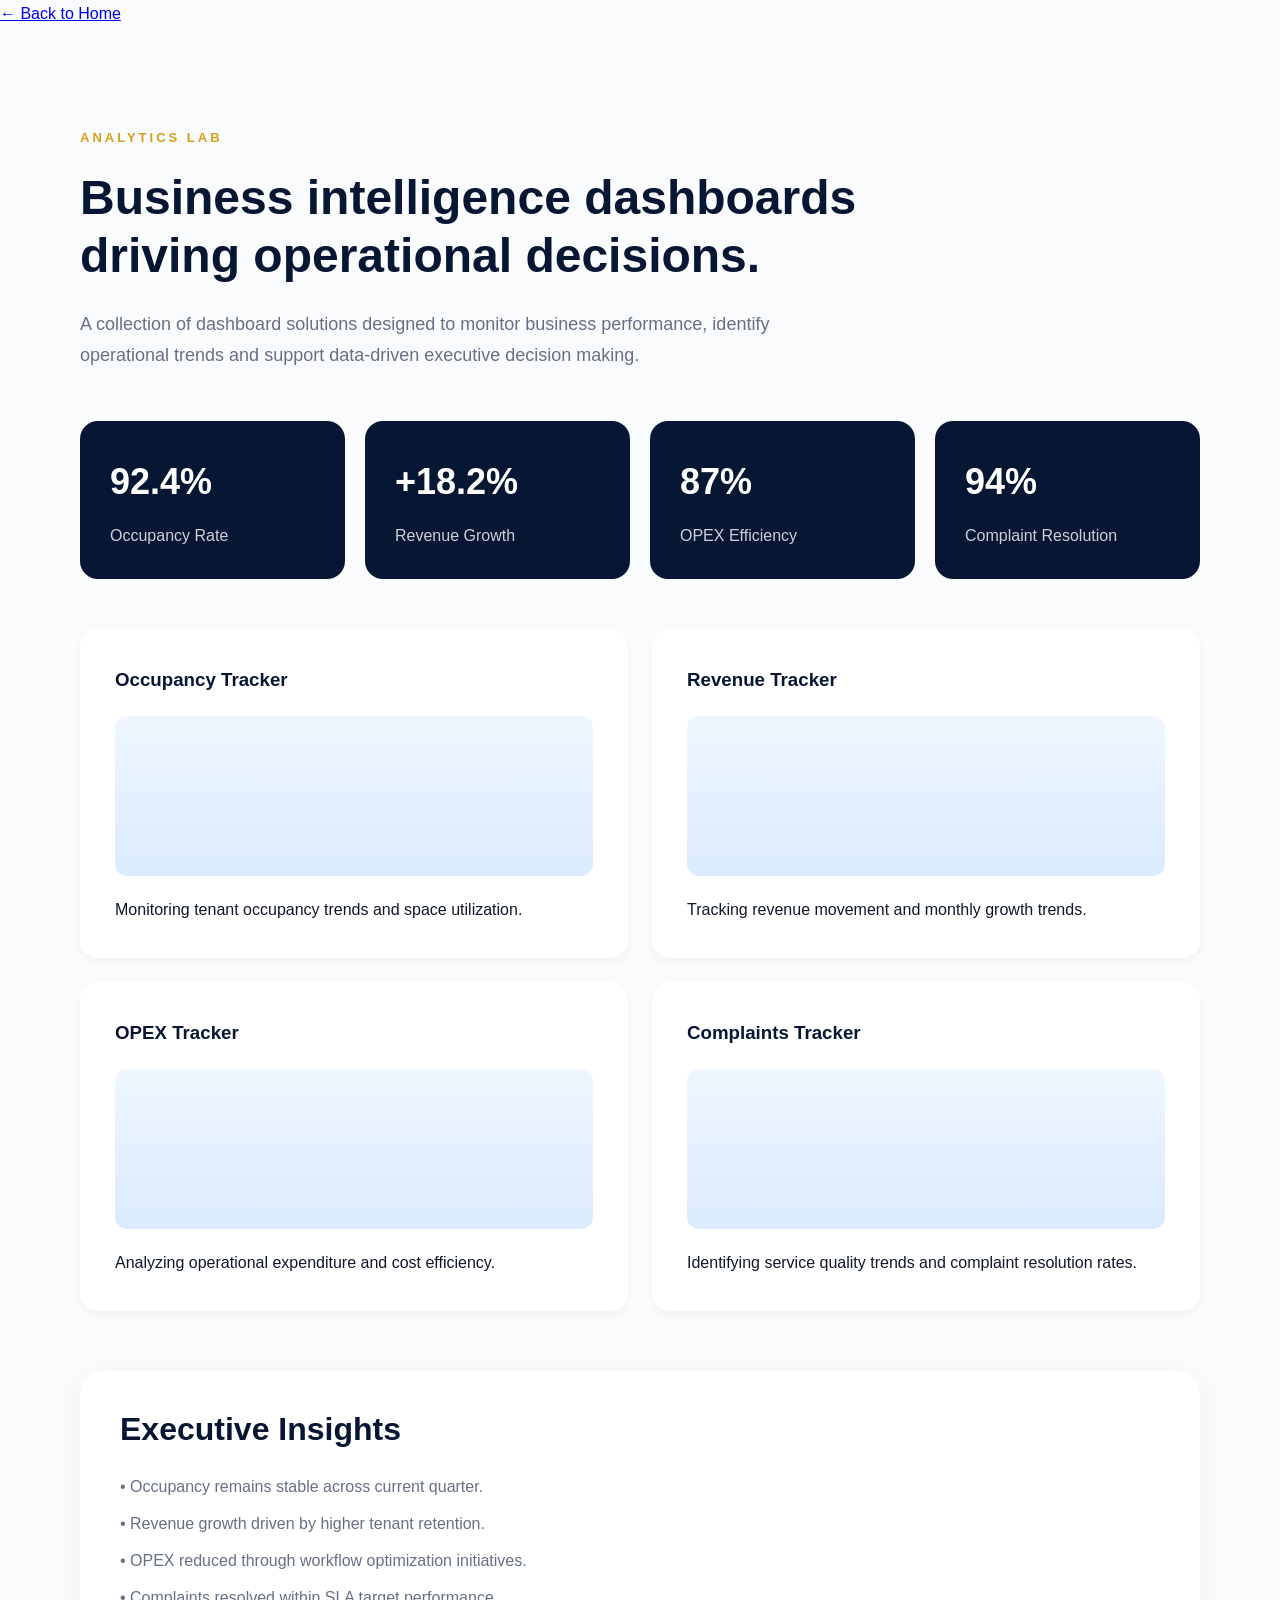
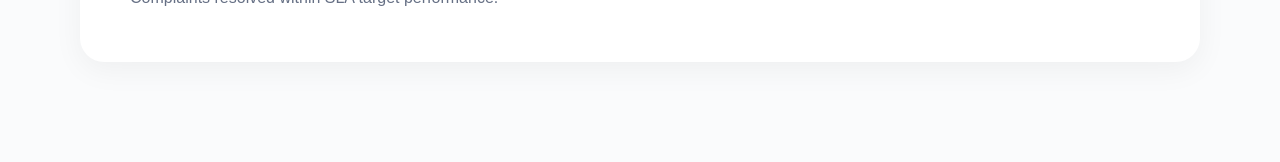
==== analytics/index.html @ 6bb286ba "Update index.html" ====
<!DOCTYPE html>
<html>

<head>
    <title>Analytics Dashboard</title>
    <link rel="stylesheet" href="../styles.css">
</head>

<body>

<div class="back-button">

<a href="../index.html">
← Back to Home
</a>

</div>
    
<section class="analytics-page">

    <p class="section-mini">ANALYTICS LAB</p>

    <h1>Business intelligence dashboards driving operational decisions.</h1>

    <p class="analytics-description">
        A collection of dashboard solutions designed to monitor business performance,
        identify operational trends and support data-driven executive decision making.
    </p>


    <!-- KPI SECTION -->

    <div class="kpi-grid">

        <div class="kpi-card">
            <h3>92.4%</h3>
            <p>Occupancy Rate</p>
        </div>

        <div class="kpi-card">
            <h3>+18.2%</h3>
            <p>Revenue Growth</p>
        </div>

        <div class="kpi-card">
            <h3>87%</h3>
            <p>OPEX Efficiency</p>
        </div>

        <div class="kpi-card">
            <h3>94%</h3>
            <p>Complaint Resolution</p>
        </div>

    </div>


    <!-- DASHBOARDS -->

    <div class="dashboard-grid">

        <div class="dashboard-card">
            <h3>Occupancy Tracker</h3>
            <div class="fake-chart"></div>
            <p>Monitoring tenant occupancy trends and space utilization.</p>
        </div>

        <div class="dashboard-card">
            <h3>Revenue Tracker</h3>
            <div class="fake-chart"></div>
            <p>Tracking revenue movement and monthly growth trends.</p>
        </div>

        <div class="dashboard-card">
            <h3>OPEX Tracker</h3>
            <div class="fake-chart"></div>
            <p>Analyzing operational expenditure and cost efficiency.</p>
        </div>

        <div class="dashboard-card">
            <h3>Complaints Tracker</h3>
            <div class="fake-chart"></div>
            <p>Identifying service quality trends and complaint resolution rates.</p>
        </div>

    </div>


    <!-- EXECUTIVE INSIGHTS -->

    <div class="insights-box">

        <h2>Executive Insights</h2>

        <p>• Occupancy remains stable across current quarter.</p>
        <p>• Revenue growth driven by higher tenant retention.</p>
        <p>• OPEX reduced through workflow optimization initiatives.</p>
        <p>• Complaints resolved within SLA target performance.</p>

    </div>

</section>

</body>

</html>
---- styles.css ----
*{
margin:0;
padding:0;
box-sizing:border-box;
scroll-behavior:smooth;
}

body{
font-family:-apple-system,BlinkMacSystemFont,'Segoe UI',sans-serif;
background:#FAFBFC;
color:#101828;
line-height:1.7;
}

/* HEADER */

header{
display:flex;
justify-content:space-between;
align-items:center;
padding:24px 8%;
position:sticky;
top:0;
background:rgba(255,255,255,0.96);
backdrop-filter:blur(12px);
border-bottom:1px solid #ececec;
z-index:999;
}

.logo{
display:flex;
gap:14px;
font-weight:700;
font-size:20px;
color:#071633;
}

.logo span{
font-size:18px;
}

nav{
display:flex;
gap:30px;
}

nav a{
text-decoration:none;
color:#111827;
font-weight:500;
font-size:15px;
}

nav a:hover{
color:#D4A017;
}

/* HERO */

.hero{
display:flex;
justify-content:space-between;
align-items:center;
padding:100px 8%;
min-height:90vh;
gap:80px;
}

.hero-left{
flex:1;
}

.hero-right{
flex:1;
display:flex;
justify-content:center;
}

.tagline{
font-size:12px;
font-weight:600;
letter-spacing:4px;
color:#D4A017;
margin-bottom:25px;
}

.hero h1{
font-size:72px;
line-height:1.05;
color:#071633;
margin-bottom:30px;
max-width:700px;
}

.hero-text{
font-size:22px;
color:#667085;
max-width:650px;
margin-bottom:40px;
}

/* BUTTONS */

.hero-buttons{
display:flex;
gap:20px;
flex-wrap:wrap;
}

.button{
display:inline-block;
padding:15px 30px;
background:#071633;
color:white;
text-decoration:none;
border-radius:50px;
font-weight:600;
}

.button:hover{
background:#D4A017;
transform:translateY(-3px);
}

.button-secondary{
display:inline-block;
padding:15px 30px;
border:2px solid #071633;
color:#071633;
text-decoration:none;
border-radius:50px;
font-weight:600;
}

.button-secondary:hover{
background:#071633;
color:white;
transform:translateY(-3px);
}

/* IMAGE */

.profile-pic{
width:420px;
max-width:100%;
border-radius:28px;
box-shadow:0 20px 50px rgba(0,0,0,.12);
}

/* GENERAL */

section{
padding:120px 8%;
}

.section-mini{
font-size:13px;
font-weight:700;
letter-spacing:3px;
color:#D4A017;
margin-bottom:20px;
}

section h2{
font-size:56px;
line-height:1.15;
max-width:900px;
color:#071633;
margin-bottom:35px;
}

.section-text{
font-size:22px;
max-width:900px;
color:#667085;
}

/* GRID */

.grid{
display:grid;
grid-template-columns:repeat(auto-fit,minmax(300px,1fr));
gap:30px;
margin-top:50px;
}

/* CARD LINKS */

.card-link{
text-decoration:none;
display:block;
color:inherit;
}

/* CARDS */

.card{
background:white;
padding:40px;
border-radius:24px;
box-shadow:0 8px 30px rgba(0,0,0,.05);
cursor:pointer;
}

.card:hover{
transform:translateY(-10px);
box-shadow:0 20px 40px rgba(0,0,0,.08);
}

.card h3{
font-size:24px;
margin-bottom:15px;
color:#071633;
}

.card p{
color:#667085;
}

/* WAIZ SYSTEM */

#waiz-system{
background:#081224;
padding:120px 8%;
}

.system-mini{
font-size:12px;
letter-spacing:3px;
color:#f7b733;
margin-bottom:20px;
}

#waiz-system h2{
font-size:70px;
color:white;
margin-bottom:50px;
}

.system-grid{
display:grid;
grid-template-columns:repeat(auto-fit,minmax(300px,1fr));
gap:25px;
}

.system-card{
background:#10203d;
padding:30px;
border-radius:20px;
}

.system-card:hover{
transform:translateY(-6px);
}

.system-card h3{
color:#7cffc5;
margin-bottom:15px;
}

.system-card p{
color:#d8e0ec;
line-height:1.8;
}

/* FOOTER */

footer{
padding:60px;
text-align:center;
border-top:1px solid #ececec;
color:#667085;
}

/* MOBILE */

@media(max-width:1000px){

.hero{
flex-direction:column-reverse;
text-align:center;
padding:70px 20px;
gap:50px;
}

.hero h1{
font-size:46px;
}

.hero-text{
font-size:18px;
margin:auto;
margin-bottom:35px;
}

.profile-pic{
width:280px;
}

section{
padding:80px 20px;
}

section h2{
font-size:36px;
}

.section-text{
font-size:18px;
}

header{
flex-direction:column;
gap:20px;
padding:20px;
}

nav{
flex-wrap:wrap;
justify-content:center;
gap:15px;
}
}

@media(max-width:768px){

.hero-buttons{
flex-direction:column;
width:100%;
}

.button,
.button-secondary{
width:100%;
text-align:center;
}

#waiz-system h2{
font-size:42px;
}

.hero h1{
font-size:38px;
}

.grid{
grid-template-columns:1fr;
}
}

/* ====================================== */
/* AI STUDIO GALLERY PAGE                 */
/* ====================================== */

.gallery-page{
max-width:1300px;
margin:80px auto;
padding:0 40px;
}

.gallery-page h1{
font-size:48px;
margin-bottom:20px;
color:#071633;
}

.gallery-intro{
max-width:850px;
font-size:20px;
line-height:1.7;
color:#667085;
margin-bottom:60px;
}

/* GRID */

.gallery-grid{
display:grid;
grid-template-columns:repeat(auto-fit,minmax(320px,1fr));
gap:32px;
}

/* LINKS */

.gallery-link{
text-decoration:none;
color:inherit;
display:block;
}

/* ITEMS */

.gallery-item{
cursor:pointer;
}

.gallery-item:hover{
transform:translateY(-5px);
}

.gallery-item img{
width:100%;
display:block;
border-radius:14px;
box-shadow:0 6px 20px rgba(0,0,0,.06);
}

/* CATEGORY */

.gallery-item span{
font-size:11px;
letter-spacing:2px;
color:#D4A017;
font-weight:700;
display:block;
margin-top:14px;
}

/* DESCRIPTION */

.gallery-item p{
font-size:14px;
line-height:1.5;
color:#667085;
margin-top:10px;
}


/* ====================================== */
/* ANALYTICS PAGE                        */
/* ====================================== */

.analytics-page{
max-width:1200px;
margin:100px auto;
padding:0 40px;
}

.analytics-page h1{
font-size:48px;
max-width:800px;
line-height:1.2;
margin-bottom:25px;
color:#071633;
}

.analytics-description{
max-width:700px;
line-height:1.7;
margin-bottom:50px;
color:#667085;
font-size:18px;
}

/* DASHBOARD GRID */

.dashboard-grid{
display:grid;
grid-template-columns:repeat(2,1fr);
gap:24px;
}

/* DASHBOARD CARD */

.dashboard-card{
background:white;
padding:35px;
border-radius:18px;
box-shadow:0 4px 10px rgba(0,0,0,.04);
}

.dashboard-card:hover{
transform:translateY(-5px);
}

.dashboard-card h3{
margin-bottom:15px;
color:#071633;
}


/* ====================================== */
/* MOBILE RESPONSIVE                      */
/* ====================================== */

@media(max-width:768px){

/* GALLERY */

.gallery-page{
padding:0 20px;
margin:60px auto;
}

.gallery-page h1{
font-size:32px;
line-height:1.3;
}

.gallery-intro{
font-size:16px;
line-height:1.6;
margin-bottom:40px;
}

.gallery-grid{
grid-template-columns:1fr;
gap:24px;
}

/* ANALYTICS */

.analytics-page{
padding:0 20px;
margin:60px auto;
}

.analytics-page h1{
font-size:32px;
line-height:1.3;
}

.dashboard-grid{
grid-template-columns:1fr;
}

}

/* =============================== */
/* ANALYTICS KPI */
/* =============================== */

.kpi-grid{
display:grid;
grid-template-columns:repeat(4,1fr);
gap:20px;
margin-bottom:50px;
}

.kpi-card{
background:#071633;
padding:30px;
border-radius:18px;
color:white;
}

.kpi-card h3{
font-size:36px;
margin-bottom:10px;
}

.kpi-card p{
opacity:.8;
}


/* DASHBOARD */

.fake-chart{
height:160px;
background:linear-gradient(
to top,
#dbeafe,
#eff6ff
);
border-radius:12px;
margin:20px 0;
}


/* INSIGHTS */

.insights-box{
margin-top:60px;
padding:40px;
background:white;
border-radius:24px;
box-shadow:0 8px 30px rgba(0,0,0,.05);
}

.insights-box h2{
font-size:32px;
margin-bottom:25px;
}

.insights-box p{
margin-bottom:10px;
color:#667085;
}


/* MOBILE */

@media(max-width:768px){

.kpi-grid{
grid-template-columns:1fr;
}

}

/* TRANSFORMATION PAGE */

.metrics-grid{
display:grid;
grid-template-columns:repeat(4,1fr);
gap:20px;
margin-bottom:40px;
}

.metric-box{
background:#071633;
padding:30px;
border-radius:16px;
color:white;
}

.metric-box h3{
font-size:42px;
margin-bottom:10px;
}

.metric-box p{
font-size:14px;
color:#d0d8e8;
}

.executive-box{
margin-top:40px;
background:white;
padding:40px;
border-radius:20px;
box-shadow:0 8px 20px rgba(0,0,0,.04);
}

.executive-box h3{
margin-bottom:20px;
color:#071633;
}

.executive-box p{
margin-bottom:12px;
color:#667085;
}
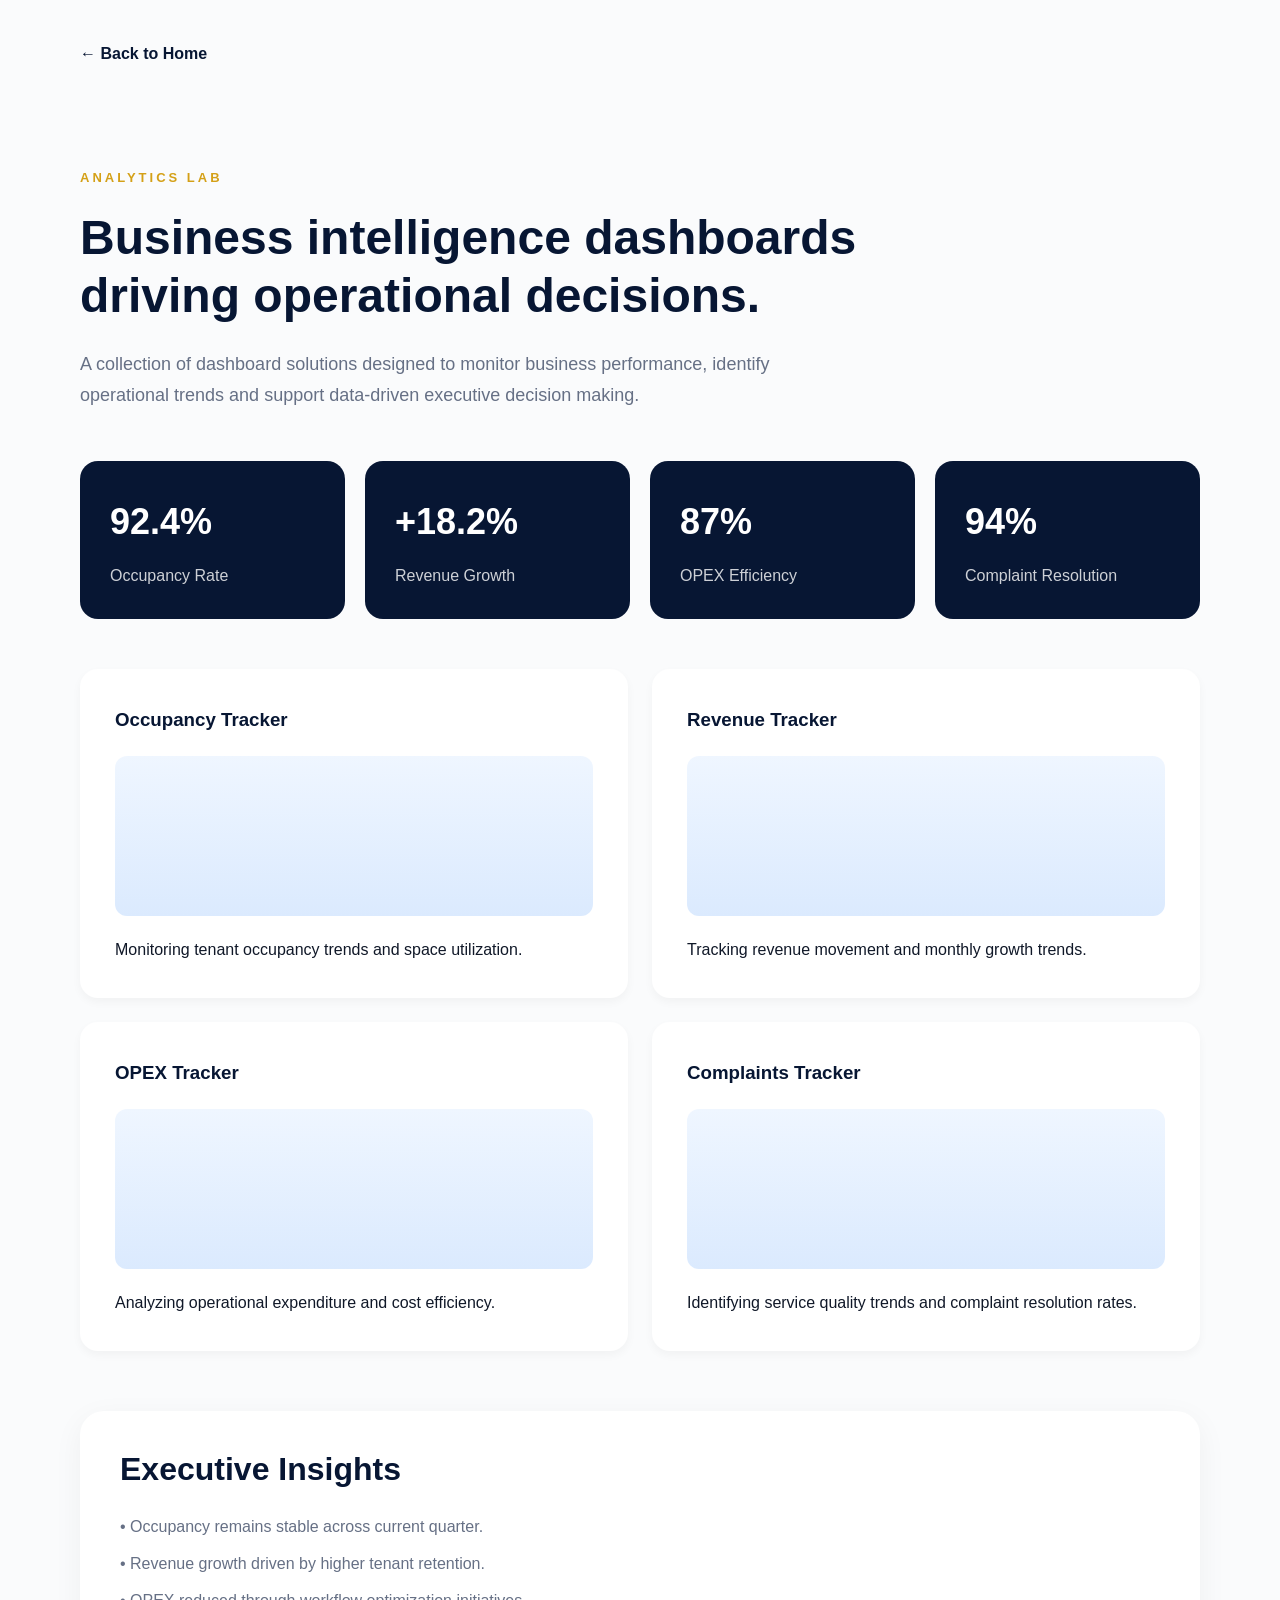
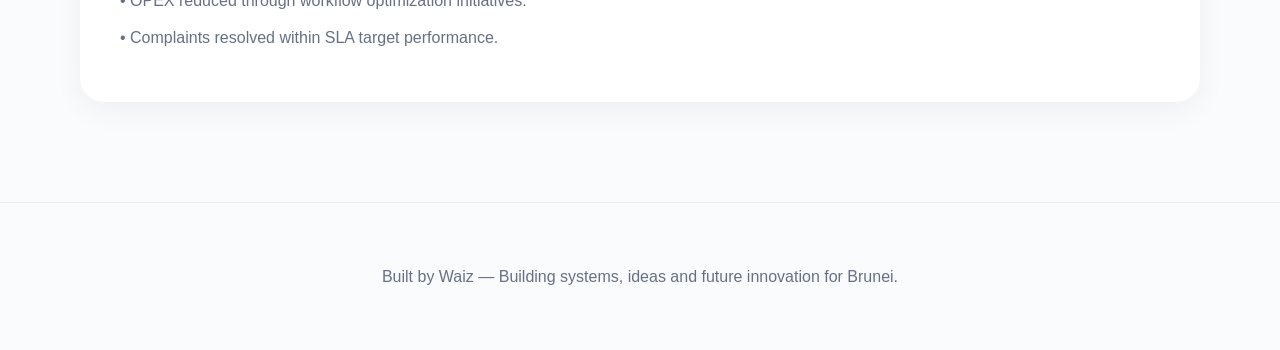
==== commit 33747f04: "Update index.html" ====
--- a/analytics/index.html
+++ b/analytics/index.html
@@ -101,6 +101,13 @@
 
 </section>
 
+<footer>
+
+Built by Waiz —
+Building systems, ideas and future innovation for Brunei.
+
+</footer>    
+
 </body>
 
 </html>
--- a/styles.css
+++ b/styles.css
@@ -642,3 +642,19 @@
 margin-bottom:12px;
 color:#667085;
 }
+
+.back-button{
+max-width:1200px;
+margin:40px auto 0 auto;
+padding:0 40px;
+}
+
+.back-button a{
+text-decoration:none;
+font-weight:600;
+color:#071633;
+}
+
+.back-button a:hover{
+color:#D4A017;
+}
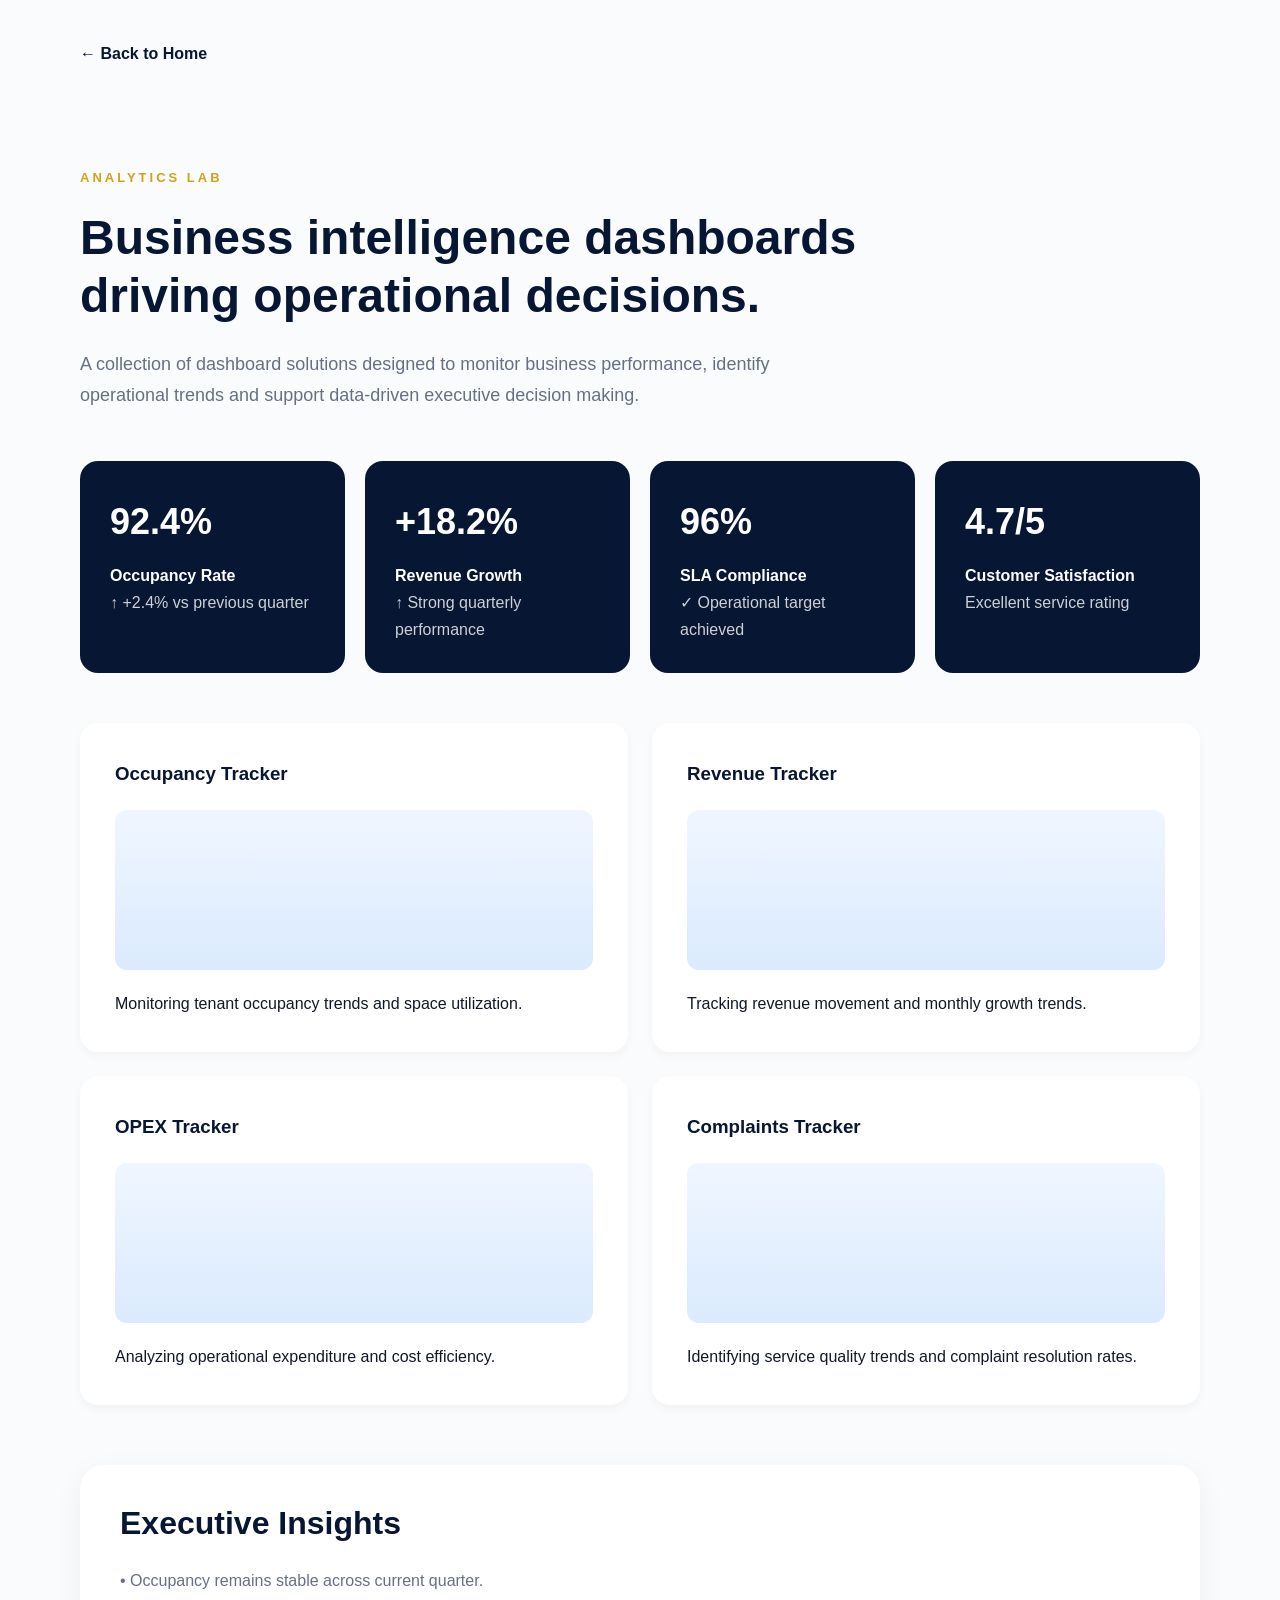
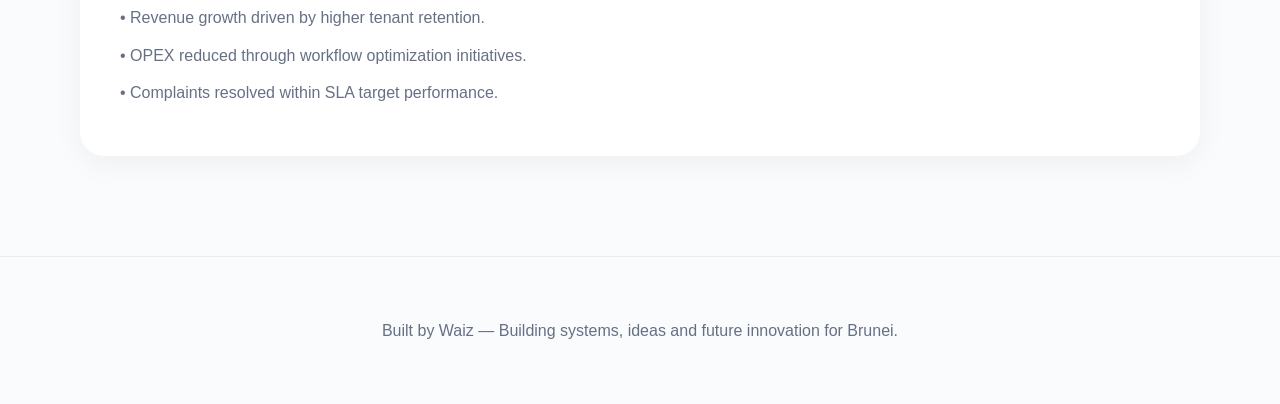
==== commit 58cbfa54: "Update index.html" ====
--- a/analytics/index.html
+++ b/analytics/index.html
@@ -28,32 +28,58 @@
     </p>
 
 
-    <!-- KPI SECTION -->
+<!-- KPI SECTION -->
 
-    <div class="kpi-grid">
+<div class="kpi-grid">
 
-        <div class="kpi-card">
-            <h3>92.4%</h3>
-            <p>Occupancy Rate</p>
-        </div>
+<div class="kpi-card">
 
-        <div class="kpi-card">
-            <h3>+18.2%</h3>
-            <p>Revenue Growth</p>
-        </div>
+<h3>92.4%</h3>
+<h4>Occupancy Rate</h4>
 
-        <div class="kpi-card">
-            <h3>87%</h3>
-            <p>OPEX Efficiency</p>
-        </div>
+<p class="kpi-change positive">
+↑ +2.4% vs previous quarter
+</p>
 
-        <div class="kpi-card">
-            <h3>94%</h3>
-            <p>Complaint Resolution</p>
-        </div>
+</div>
 
-    </div>
 
+<div class="kpi-card">
+
+<h3>+18.2%</h3>
+<h4>Revenue Growth</h4>
+
+<p class="kpi-change positive">
+↑ Strong quarterly performance
+</p>
+
+</div>
+
+
+<div class="kpi-card">
+
+<h3>96%</h3>
+<h4>SLA Compliance</h4>
+
+<p class="kpi-change positive">
+✓ Operational target achieved
+</p>
+
+</div>
+
+
+<div class="kpi-card">
+
+<h3>4.7/5</h3>
+<h4>Customer Satisfaction</h4>
+
+<p class="kpi-change positive">
+Excellent service rating
+</p>
+
+</div>
+
+</div>
 
     <!-- DASHBOARDS -->
 
--- a/styles.css
+++ b/styles.css
@@ -115,6 +115,7 @@
 text-decoration:none;
 border-radius:50px;
 font-weight:600;
+transition: all 0.3s ease;
 }
 
 .button:hover{
@@ -130,6 +131,7 @@
 text-decoration:none;
 border-radius:50px;
 font-weight:600;
+transition: all 0.3s ease;
 }
 
 .button-secondary:hover{
@@ -200,11 +202,14 @@
 border-radius:24px;
 box-shadow:0 8px 30px rgba(0,0,0,.05);
 cursor:pointer;
+
+/* ADD THIS */
+transition: all 0.35s ease;
 }
 
 .card:hover{
-transform:translateY(-10px);
-box-shadow:0 20px 40px rgba(0,0,0,.08);
+transform:translateY(-8px);
+box-shadow:0 20px 45px rgba(0,0,0,.08);
 }
 
 .card h3{
@@ -391,11 +396,8 @@
 /* ITEMS */
 
 .gallery-item{
-cursor:pointer;
-}
-
-.gallery-item:hover{
-transform:translateY(-5px);
+overflow:hidden;
+border-radius:14px;
 }
 
 .gallery-item img{
@@ -403,6 +405,11 @@
 display:block;
 border-radius:14px;
 box-shadow:0 6px 20px rgba(0,0,0,.06);
+transition: all 0.4s ease;
+}
+
+.gallery-item:hover img{
+transform:scale(1.04);
 }
 
 /* CATEGORY */
@@ -658,3 +665,220 @@
 .back-button a:hover{
 color:#D4A017;
 }
+
+/* ====================================== */
+/* FUTURE BRUNEI PAGE                    */
+/* ====================================== */
+
+.future-grid{
+display:grid;
+grid-template-columns:repeat(2,1fr);
+gap:24px;
+margin-top:40px;
+}
+
+.future-card{
+background:white;
+padding:35px;
+border-radius:20px;
+box-shadow:0 8px 20px rgba(0,0,0,.04);
+}
+
+.future-card:hover{
+transform:translateY(-5px);
+}
+
+.future-card h3{
+margin-bottom:15px;
+color:#071633;
+}
+
+/* PLACEHOLDER */
+
+.future-placeholder{
+height:140px;
+background:linear-gradient(
+to top,
+#eef2ff,
+#f8fafc
+);
+border-radius:12px;
+margin:20px 0;
+}
+
+/* PERSONAL BOX */
+
+.future-box{
+margin-top:50px;
+background:#071633;
+padding:40px;
+border-radius:24px;
+color:white;
+}
+
+.future-box h3{
+margin-bottom:20px;
+font-size:28px;
+}
+
+.future-box p{
+margin-bottom:15px;
+color:#d9e1ef;
+}
+
+
+/* MOBILE */
+
+@media(max-width:768px){
+
+.future-grid{
+grid-template-columns:1fr;
+}
+
+}
+
+/* FEATURED SYSTEMS */
+
+.featured-systems{
+margin-top:80px;
+}
+
+.featured-systems h3{
+font-size:32px;
+margin-bottom:30px;
+color:#071633;
+}
+
+.system-preview-grid{
+display:grid;
+grid-template-columns:repeat(3,1fr);
+gap:25px;
+}
+
+.system-preview{
+background:white;
+padding:20px;
+border-radius:20px;
+box-shadow:0 8px 20px rgba(0,0,0,.05);
+}
+
+.system-preview img{
+width:100%;
+border-radius:14px;
+display:block;
+transition: all 0.4s ease;
+cursor:pointer;
+transform:scale(1.03);
+}
+
+.system-preview p{
+margin-top:15px;
+font-weight:600;
+color:#071633;
+}
+
+/* MOBILE */
+
+@media(max-width:768px){
+
+.system-preview-grid{
+grid-template-columns:1fr;
+}
+
+}
+
+/* THINKING BOARD */
+
+.thinking-board{
+margin-top:50px;
+}
+
+.thought-item{
+padding:35px 0;
+border-bottom:1px solid #e5e7eb;
+display:flex;
+gap:40px;
+align-items:flex-start;
+}
+
+.thought-item span{
+font-size:28px;
+font-weight:700;
+color:#D4A017;
+min-width:50px;
+}
+
+.thought-item p{
+font-size:20px;
+line-height:1.8;
+color:#071633;
+max-width:900px;
+}
+
+@media(max-width:768px){
+
+.thought-item{
+flex-direction:column;
+gap:15px;
+}
+
+.thought-item p{
+font-size:17px;
+}
+
+}
+
+/* FEATURED ENTERPRISE SYSTEMS */
+
+.featured-systems{
+margin-top:80px;
+}
+
+.featured-systems h3{
+font-size:36px;
+margin-bottom:35px;
+color:#071633;
+}
+
+.system-preview-grid{
+display:grid;
+grid-template-columns:repeat(3,1fr);
+gap:30px;
+}
+
+.system-preview{
+background:white;
+padding:20px;
+border-radius:20px;
+box-shadow:0 8px 25px rgba(0,0,0,.05);
+overflow:hidden;
+}
+
+.system-preview img{
+width:100%;
+height:220px;          /* THIS controls size */
+object-fit:cover;     /* crops nicely */
+border-radius:14px;
+display:block;
+}
+
+.system-preview p{
+margin-top:15px;
+font-size:16px;
+font-weight:600;
+color:#071633;
+}
+
+/* MOBILE */
+
+@media(max-width:768px){
+
+.system-preview-grid{
+grid-template-columns:1fr;
+}
+
+.system-preview img{
+height:180px;
+}
+
+}
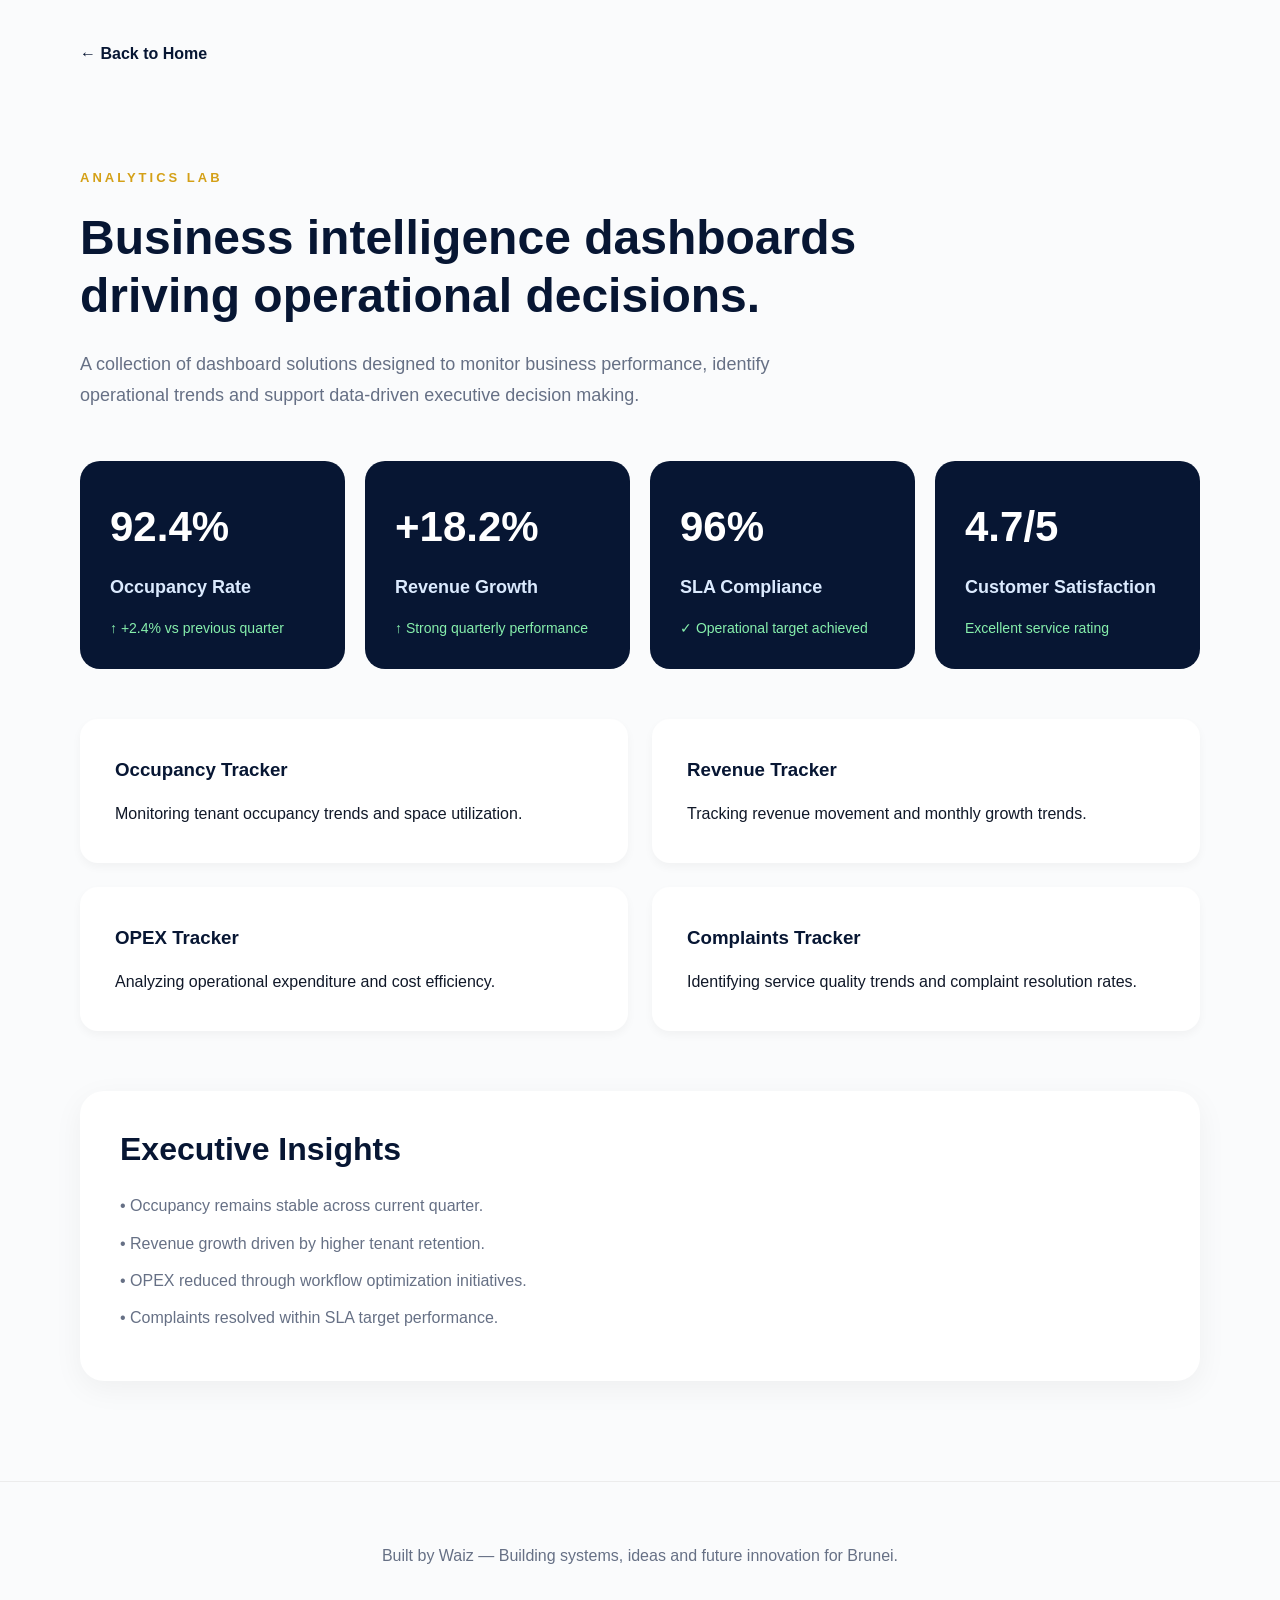
==== commit 5d1005b1: "Update index.html" ====
--- a/analytics/index.html
+++ b/analytics/index.html
@@ -85,29 +85,77 @@
 
     <div class="dashboard-grid">
 
-        <div class="dashboard-card">
-            <h3>Occupancy Tracker</h3>
-            <div class="fake-chart"></div>
-            <p>Monitoring tenant occupancy trends and space utilization.</p>
-        </div>
+<div class="dashboard-card">
 
-        <div class="dashboard-card">
-            <h3>Revenue Tracker</h3>
-            <div class="fake-chart"></div>
-            <p>Tracking revenue movement and monthly growth trends.</p>
-        </div>
+<h3>Occupancy Tracker</h3>
 
-        <div class="dashboard-card">
-            <h3>OPEX Tracker</h3>
-            <div class="fake-chart"></div>
-            <p>Analyzing operational expenditure and cost efficiency.</p>
-        </div>
+<div class="chart-bars">
 
-        <div class="dashboard-card">
-            <h3>Complaints Tracker</h3>
-            <div class="fake-chart"></div>
-            <p>Identifying service quality trends and complaint resolution rates.</p>
-        </div>
+<div class="bar" style="height:70%"></div>
+<div class="bar" style="height:90%"></div>
+<div class="bar" style="height:55%"></div>
+<div class="bar" style="height:80%"></div>
+<div class="bar" style="height:65%"></div>
+
+</div>
+
+<p>Monitoring tenant occupancy trends and space utilization.</p>
+
+</div>
+
+<div class="dashboard-card">
+
+<h3>Revenue Tracker</h3>
+
+<div class="chart-bars">
+
+<div class="bar" style="height:40%"></div>
+<div class="bar" style="height:75%"></div>
+<div class="bar" style="height:85%"></div>
+<div class="bar" style="height:60%"></div>
+<div class="bar" style="height:95%"></div>
+
+</div>
+
+<p>Tracking revenue movement and monthly growth trends.</p>
+
+</div>
+
+<div class="dashboard-card">
+
+<h3>OPEX Tracker</h3>
+
+<div class="chart-bars">
+
+<div class="bar" style="height:90%"></div>
+<div class="bar" style="height:70%"></div>
+<div class="bar" style="height:50%"></div>
+<div class="bar" style="height:60%"></div>
+<div class="bar" style="height:45%"></div>
+
+</div>
+
+<p>Analyzing operational expenditure and cost efficiency.</p>
+
+</div>
+
+<div class="dashboard-card">
+
+<h3>Complaints Tracker</h3>
+
+<div class="chart-bars">
+
+<div class="bar" style="height:35%"></div>
+<div class="bar" style="height:45%"></div>
+<div class="bar" style="height:60%"></div>
+<div class="bar" style="height:30%"></div>
+<div class="bar" style="height:20%"></div>
+
+</div>
+
+<p>Identifying service quality trends and complaint resolution rates.</p>
+
+</div>
 
     </div>
 
--- a/styles.css
+++ b/styles.css
@@ -537,6 +537,8 @@
 /* ANALYTICS KPI */
 /* =============================== */
 
+/* KPI GRID */
+
 .kpi-grid{
 display:grid;
 grid-template-columns:repeat(4,1fr);
@@ -544,20 +546,52 @@
 margin-bottom:50px;
 }
 
+
+/* KPI CARD */
+
 .kpi-card{
 background:#071633;
 padding:30px;
-border-radius:18px;
+border-radius:20px;
 color:white;
-}
+transition:all .3s ease;
+}
+
+.kpi-card:hover{
+transform:translateY(-5px);
+}
+
+
+/* BIG NUMBER */
 
 .kpi-card h3{
-font-size:36px;
+font-size:42px;
 margin-bottom:10px;
 }
 
-.kpi-card p{
-opacity:.8;
+
+/* KPI TITLE */
+
+.kpi-card h4{
+font-size:18px;
+font-weight:600;
+margin-bottom:15px;
+color:#dbeafe;
+}
+
+
+/* SMALL STATUS */
+
+.kpi-change{
+font-size:14px;
+line-height:1.5;
+}
+
+
+/* GREEN TEXT */
+
+.positive{
+color:#86efac;
 }
 
 
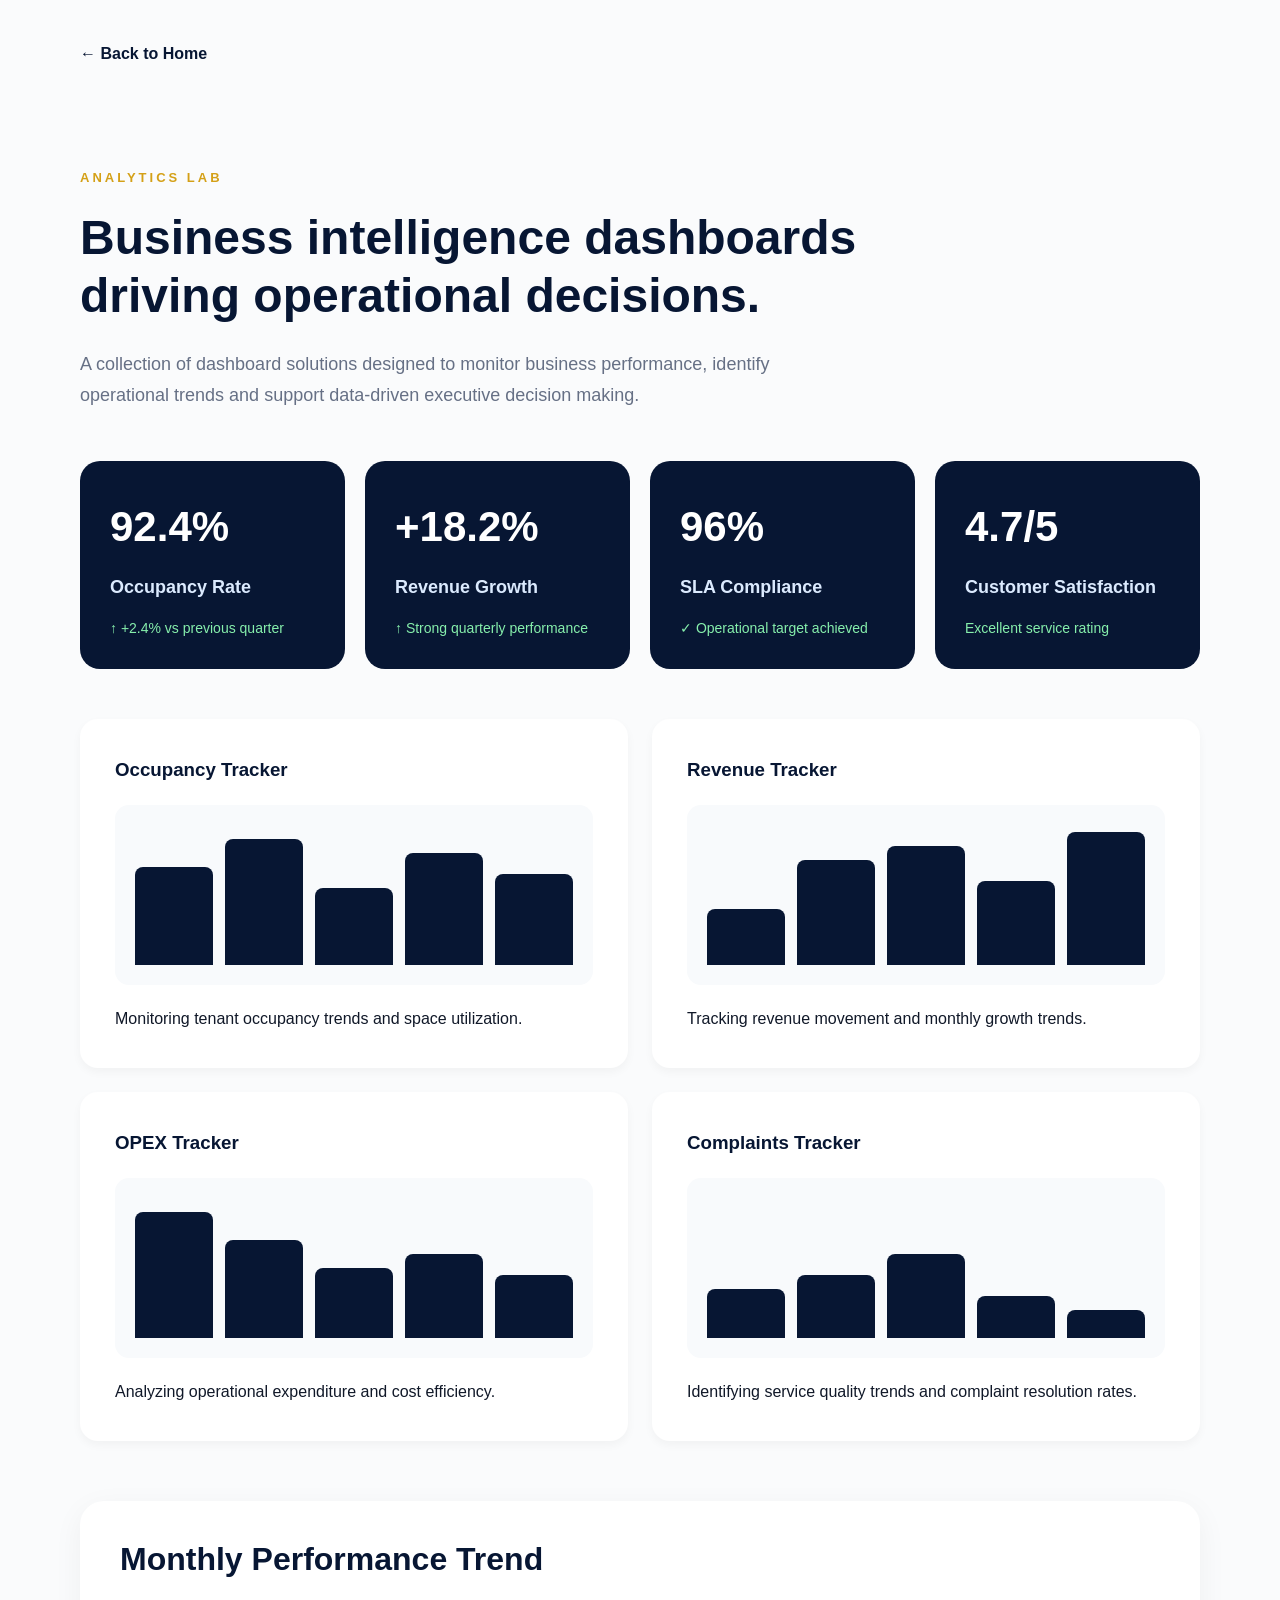
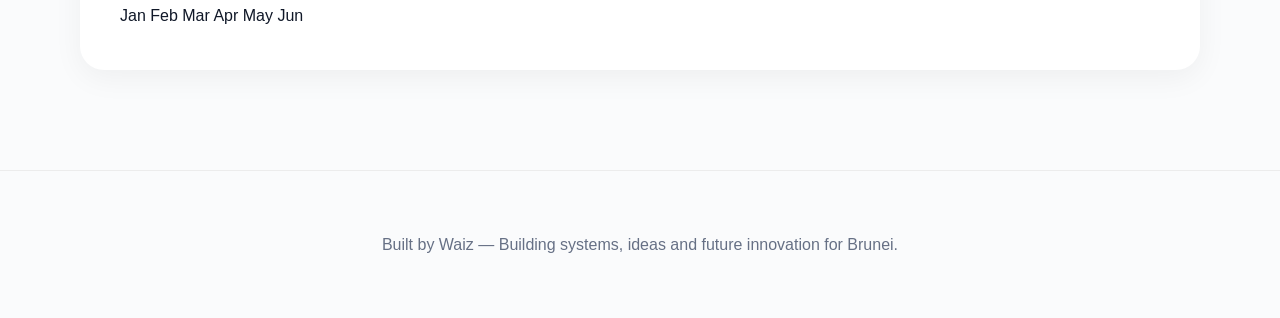
==== commit cca29cf5: "Update index.html" ====
--- a/analytics/index.html
+++ b/analytics/index.html
@@ -162,16 +162,37 @@
 
     <!-- EXECUTIVE INSIGHTS -->
 
-    <div class="insights-box">
-
-        <h2>Executive Insights</h2>
-
-        <p>• Occupancy remains stable across current quarter.</p>
-        <p>• Revenue growth driven by higher tenant retention.</p>
-        <p>• OPEX reduced through workflow optimization initiatives.</p>
-        <p>• Complaints resolved within SLA target performance.</p>
-
-    </div>
+<div class="insights-box">
+
+<h2>Monthly Performance Trend</h2>
+
+<div class="line-chart">
+
+<div class="point p1"></div>
+<div class="point p2"></div>
+<div class="point p3"></div>
+<div class="point p4"></div>
+<div class="point p5"></div>
+<div class="point p6"></div>
+
+<div class="line l1"></div>
+<div class="line l2"></div>
+<div class="line l3"></div>
+<div class="line l4"></div>
+<div class="line l5"></div>
+
+</div>
+
+<div class="month-labels">
+<span>Jan</span>
+<span>Feb</span>
+<span>Mar</span>
+<span>Apr</span>
+<span>May</span>
+<span>Jun</span>
+</div>
+
+</div>
 
 </section>
 
--- a/styles.css
+++ b/styles.css
@@ -597,15 +597,27 @@
 
 /* DASHBOARD */
 
-.fake-chart{
-height:160px;
-background:linear-gradient(
-to top,
-#dbeafe,
-#eff6ff
-);
-border-radius:12px;
+.chart-bars{
+height:180px;
+display:flex;
+align-items:flex-end;
+gap:12px;
 margin:20px 0;
+padding:20px;
+background:#f8fafc;
+border-radius:14px;
+}
+
+.bar{
+flex:1;
+background:#071633;
+border-radius:8px 8px 0 0;
+transition:.3s;
+}
+
+.bar:hover{
+transform:scaleY(1.05);
+background:#D4A017;
 }
 
 
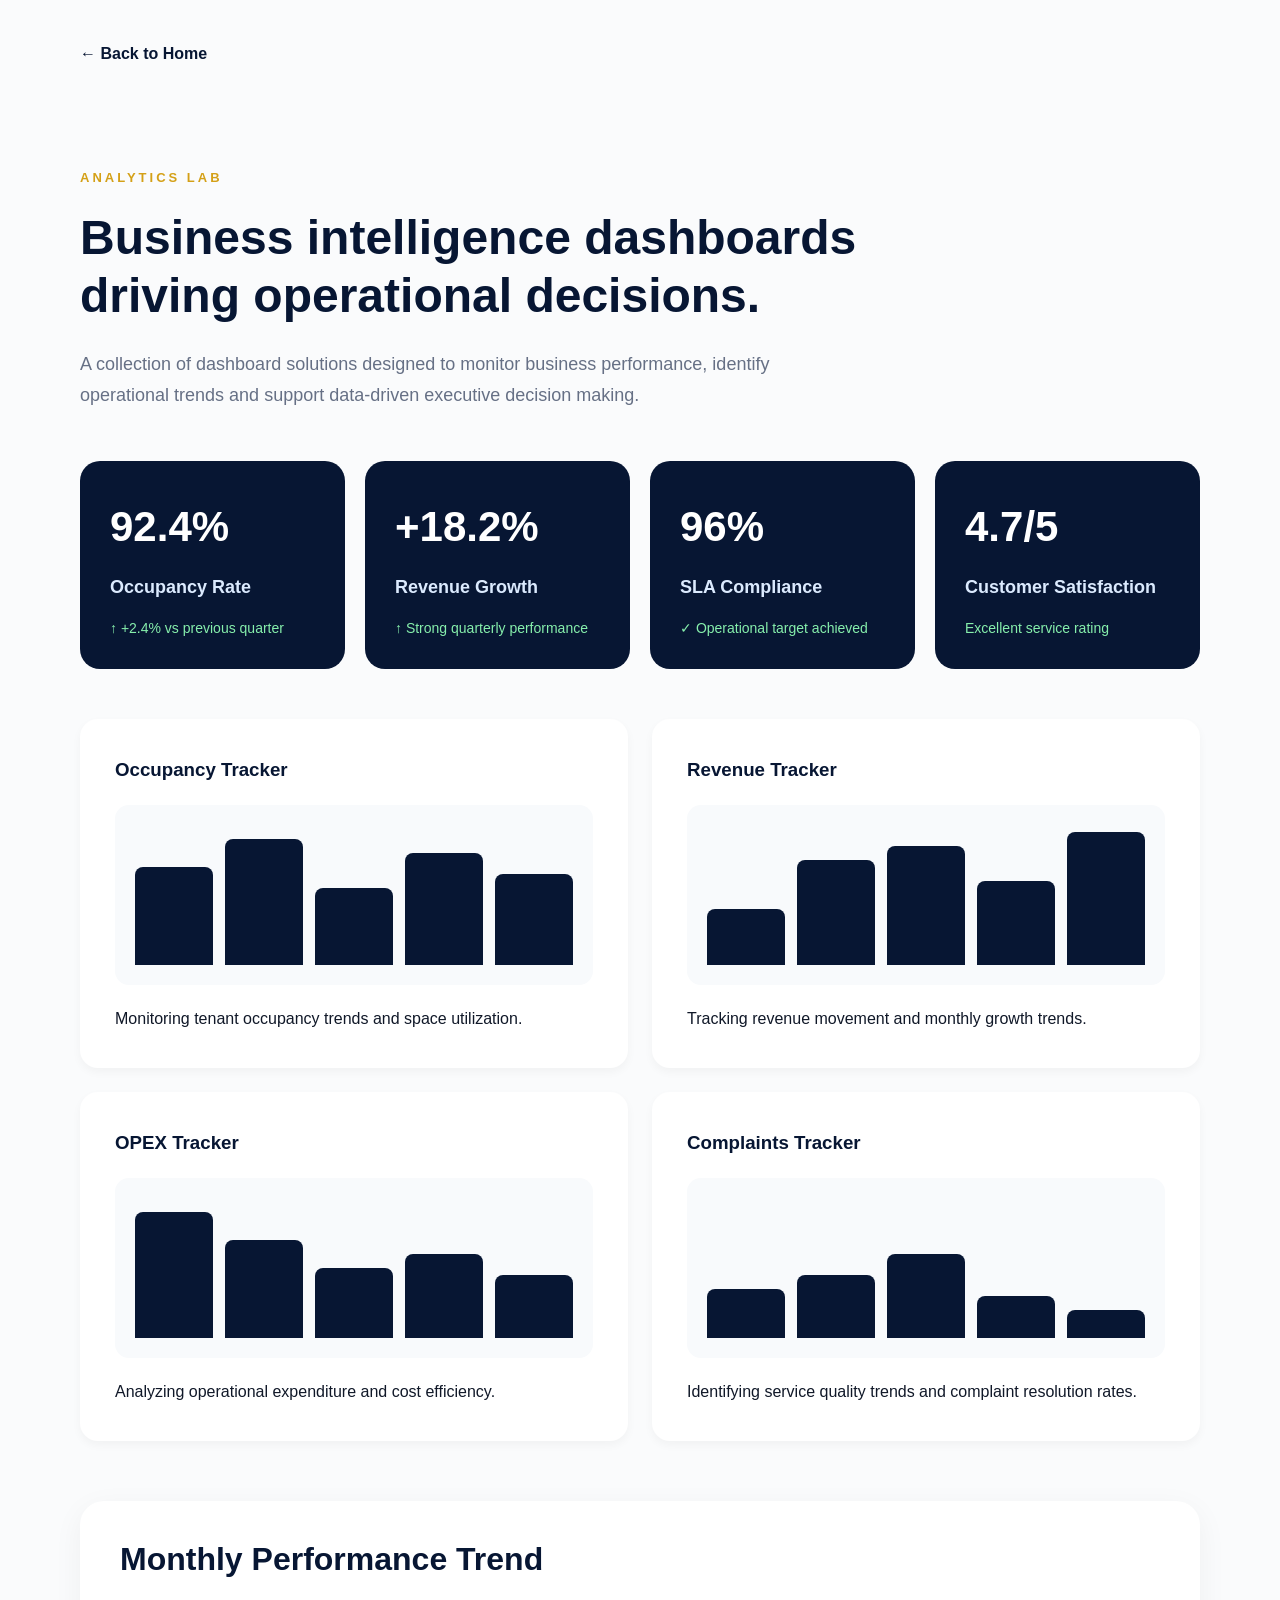
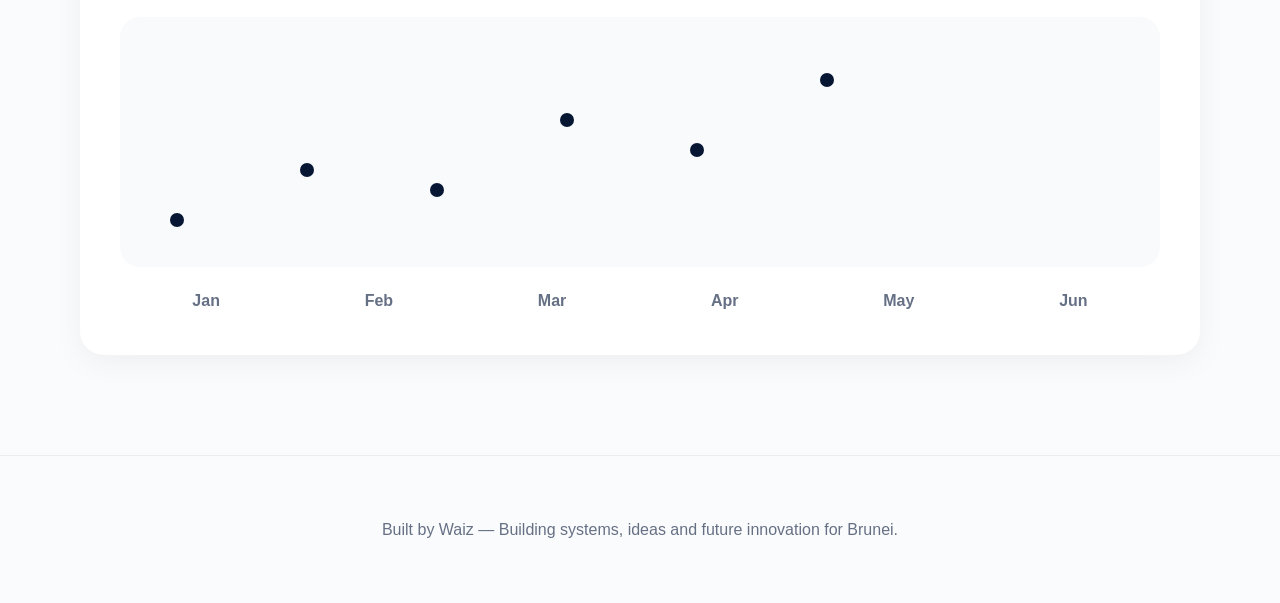
==== commit 1af163f9: "Update index.html" ====
--- a/analytics/index.html
+++ b/analytics/index.html
@@ -175,11 +175,11 @@
 <div class="point p5"></div>
 <div class="point p6"></div>
 
-<div class="line l1"></div>
-<div class="line l2"></div>
-<div class="line l3"></div>
-<div class="line l4"></div>
-<div class="line l5"></div>
+<div class="trend-line tl1"></div>
+<div class="trend-line tl2"></div>
+<div class="trend-line tl3"></div>
+<div class="trend-line tl4"></div>
+<div class="trend-line tl5"></div>
 
 </div>
 
--- a/styles.css
+++ b/styles.css
@@ -928,3 +928,92 @@
 }
 
 }
+
+/* ========================= */
+/* LINE CHART */
+/* ========================= */
+
+.line-chart{
+height:250px;
+position:relative;
+margin-top:40px;
+background:#f8fafc;
+border-radius:20px;
+padding:20px;
+}
+
+
+/* POINTS */
+
+.point{
+width:14px;
+height:14px;
+background:#071633;
+border-radius:50%;
+position:absolute;
+z-index:2;
+}
+
+.p1{left:50px; bottom:40px;}
+.p2{left:180px; bottom:90px;}
+.p3{left:310px; bottom:70px;}
+.p4{left:440px; bottom:140px;}
+.p5{left:570px; bottom:110px;}
+.p6{left:700px; bottom:180px;}
+
+
+/* LINES */
+
+.line{
+height:4px;
+background:#D4A017;
+position:absolute;
+transform-origin:left;
+border-radius:10px;
+}
+
+.l1{
+left:60px;
+bottom:46px;
+width:135px;
+transform:rotate(22deg);
+}
+
+.l2{
+left:190px;
+bottom:96px;
+width:130px;
+transform:rotate(-10deg);
+}
+
+.l3{
+left:320px;
+bottom:76px;
+width:145px;
+transform:rotate(28deg);
+}
+
+.l4{
+left:450px;
+bottom:146px;
+width:135px;
+transform:rotate(-12deg);
+}
+
+.l5{
+left:580px;
+bottom:116px;
+width:145px;
+transform:rotate(28deg);
+}
+
+
+/* MONTHS */
+
+.month-labels{
+display:flex;
+justify-content:space-around;
+margin-top:20px;
+font-weight:600;
+color:#667085;
+}
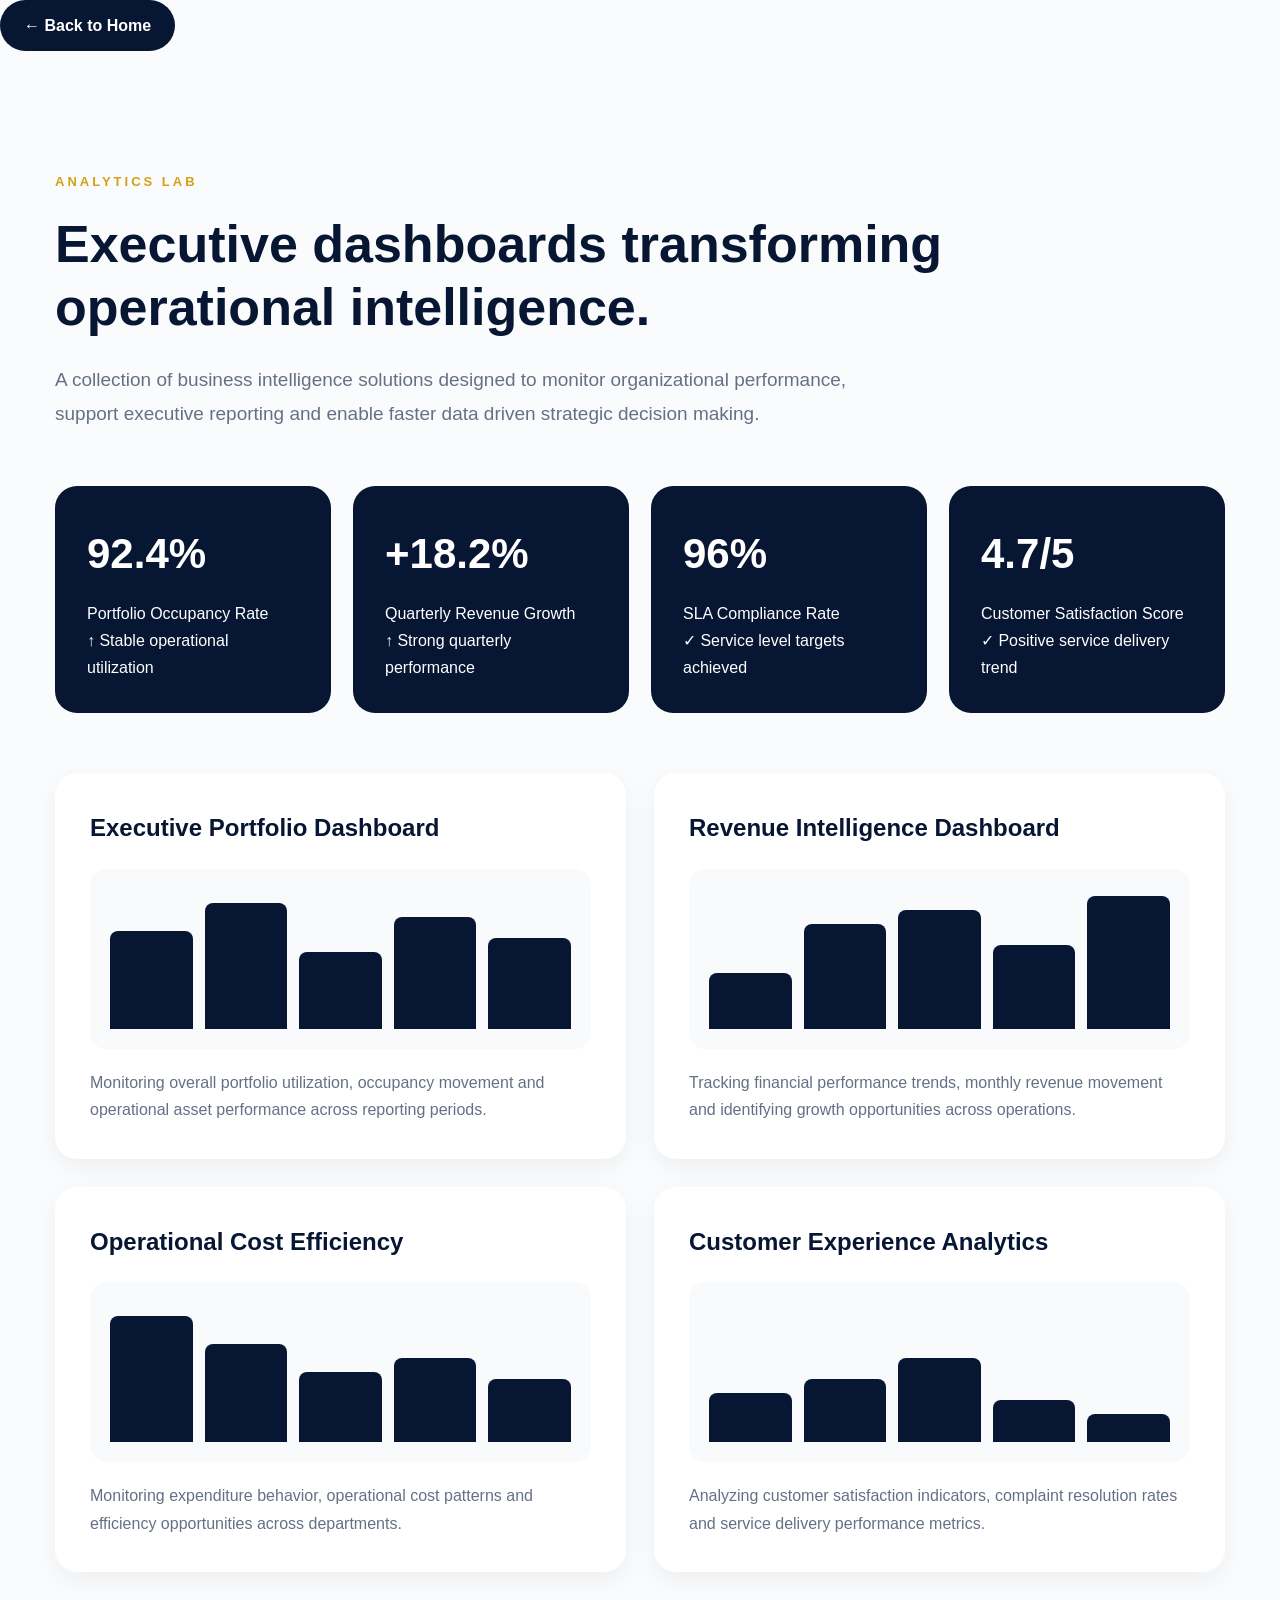
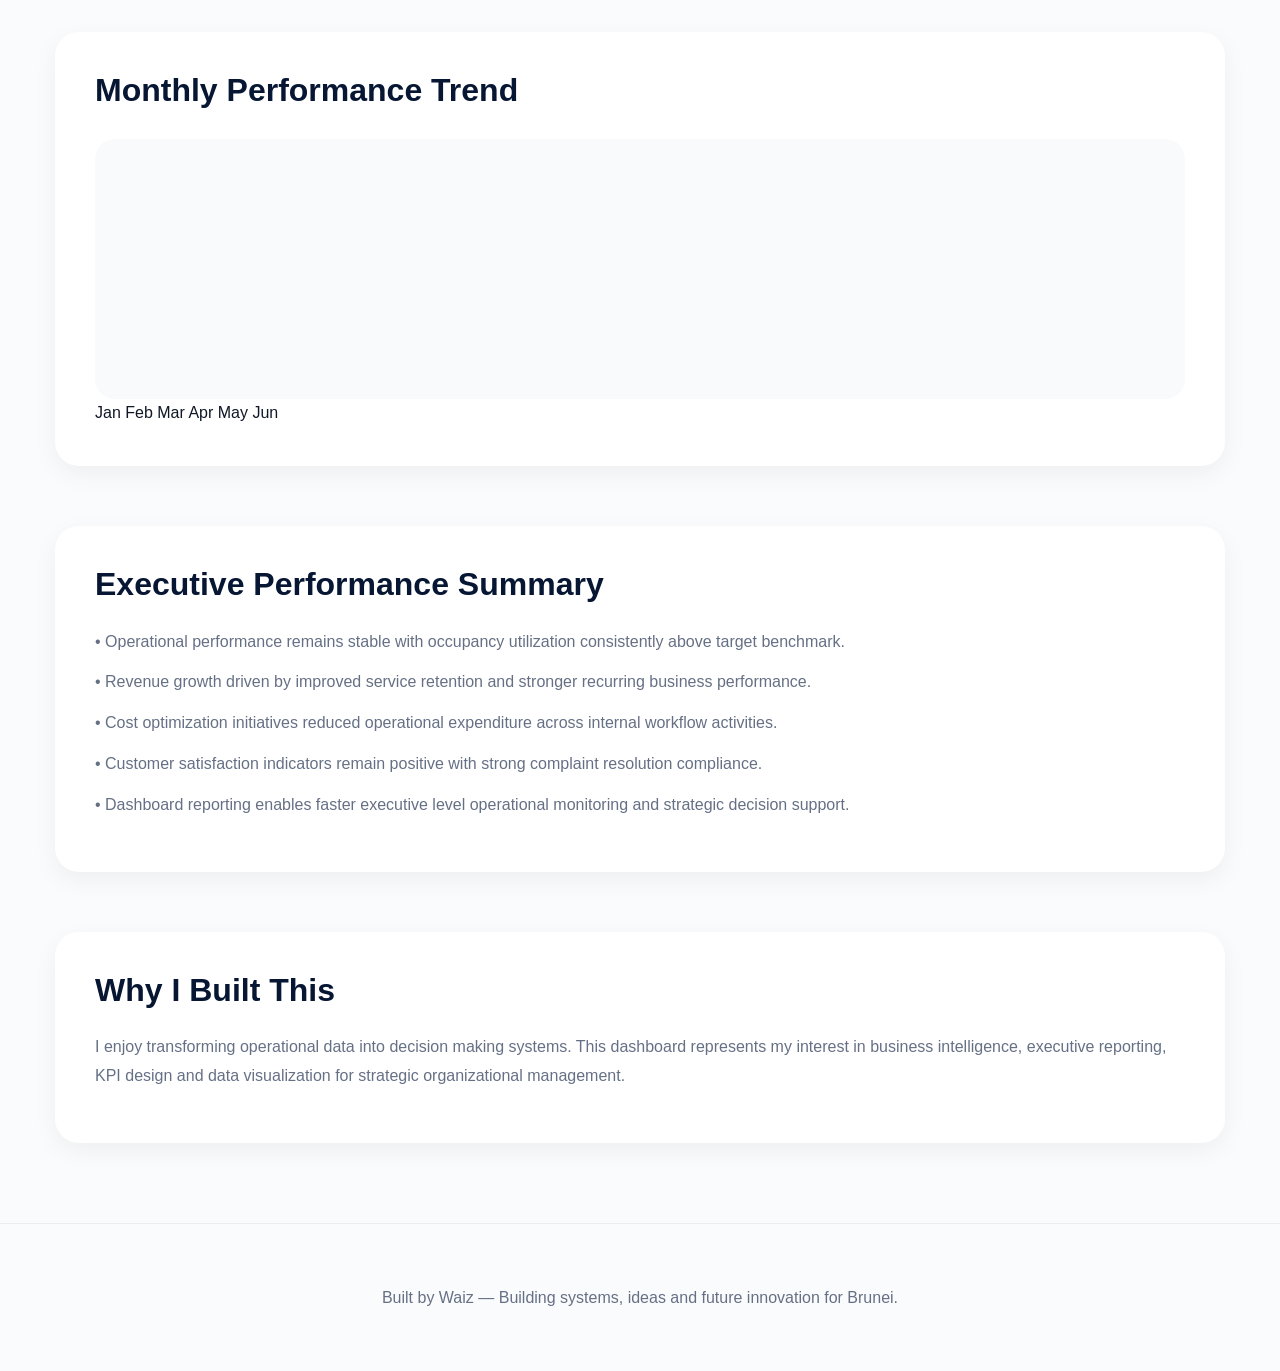
==== commit eb9aec49: "Update index.html" ====
--- a/analytics/index.html
+++ b/analytics/index.html
@@ -1,12 +1,21 @@
 <!DOCTYPE html>
-<html>
+<html lang="en">
 
 <head>
-    <title>Analytics Dashboard</title>
-    <link rel="stylesheet" href="../styles.css">
+
+<meta charset="UTF-8">
+<meta name="viewport" content="width=device-width, initial-scale=1.0">
+
+<title>Analytics Dashboard</title>
+
+<link rel="stylesheet" href="../styles.css">
+
 </head>
 
 <body>
+
+
+<!-- BACK BUTTON -->
 
 <div class="back-button">
 
@@ -15,17 +24,23 @@
 </a>
 
 </div>
-    
+
+
+<!-- PAGE -->
+
 <section class="analytics-page">
 
-    <p class="section-mini">ANALYTICS LAB</p>
-
-    <h1>Business intelligence dashboards driving operational decisions.</h1>
-
-    <p class="analytics-description">
-        A collection of dashboard solutions designed to monitor business performance,
-        identify operational trends and support data-driven executive decision making.
-    </p>
+<p class="section-mini">ANALYTICS LAB</p>
+
+<h1>
+Executive dashboards transforming operational intelligence.
+</h1>
+
+<p class="analytics-description">
+
+A collection of business intelligence solutions designed to monitor organizational performance, support executive reporting and enable faster data driven strategic decision making.
+
+</p>
 
 
 <!-- KPI SECTION -->
@@ -33,61 +48,43 @@
 <div class="kpi-grid">
 
 <div class="kpi-card">
-
 <h3>92.4%</h3>
-<h4>Occupancy Rate</h4>
-
-<p class="kpi-change positive">
-↑ +2.4% vs previous quarter
-</p>
-
-</div>
-
-
-<div class="kpi-card">
-
+<p>Portfolio Occupancy Rate</p>
+<span>↑ Stable operational utilization</span>
+</div>
+
+<div class="kpi-card">
 <h3>+18.2%</h3>
-<h4>Revenue Growth</h4>
-
-<p class="kpi-change positive">
-↑ Strong quarterly performance
-</p>
-
-</div>
-
-
-<div class="kpi-card">
-
+<p>Quarterly Revenue Growth</p>
+<span>↑ Strong quarterly performance</span>
+</div>
+
+<div class="kpi-card">
 <h3>96%</h3>
-<h4>SLA Compliance</h4>
-
-<p class="kpi-change positive">
-✓ Operational target achieved
-</p>
-
-</div>
-
-
-<div class="kpi-card">
-
+<p>SLA Compliance Rate</p>
+<span>✓ Service level targets achieved</span>
+</div>
+
+<div class="kpi-card">
 <h3>4.7/5</h3>
-<h4>Customer Satisfaction</h4>
-
-<p class="kpi-change positive">
-Excellent service rating
-</p>
-
-</div>
-
-</div>
-
-    <!-- DASHBOARDS -->
-
-    <div class="dashboard-grid">
-
-<div class="dashboard-card">
-
-<h3>Occupancy Tracker</h3>
+<p>Customer Satisfaction Score</p>
+<span>✓ Positive service delivery trend</span>
+</div>
+
+</div>
+
+
+
+<!-- DASHBOARD GRID -->
+
+<div class="dashboard-grid">
+
+
+<!-- CARD 1 -->
+
+<div class="dashboard-card">
+
+<h3>Executive Portfolio Dashboard</h3>
 
 <div class="chart-bars">
 
@@ -99,13 +96,19 @@
 
 </div>
 
-<p>Monitoring tenant occupancy trends and space utilization.</p>
-
-</div>
-
-<div class="dashboard-card">
-
-<h3>Revenue Tracker</h3>
+<p>
+Monitoring overall portfolio utilization, occupancy movement and operational asset performance across reporting periods.
+</p>
+
+</div>
+
+
+
+<!-- CARD 2 -->
+
+<div class="dashboard-card">
+
+<h3>Revenue Intelligence Dashboard</h3>
 
 <div class="chart-bars">
 
@@ -117,13 +120,19 @@
 
 </div>
 
-<p>Tracking revenue movement and monthly growth trends.</p>
-
-</div>
-
-<div class="dashboard-card">
-
-<h3>OPEX Tracker</h3>
+<p>
+Tracking financial performance trends, monthly revenue movement and identifying growth opportunities across operations.
+</p>
+
+</div>
+
+
+
+<!-- CARD 3 -->
+
+<div class="dashboard-card">
+
+<h3>Operational Cost Efficiency</h3>
 
 <div class="chart-bars">
 
@@ -135,13 +144,19 @@
 
 </div>
 
-<p>Analyzing operational expenditure and cost efficiency.</p>
-
-</div>
-
-<div class="dashboard-card">
-
-<h3>Complaints Tracker</h3>
+<p>
+Monitoring expenditure behavior, operational cost patterns and efficiency opportunities across departments.
+</p>
+
+</div>
+
+
+
+<!-- CARD 4 -->
+
+<div class="dashboard-card">
+
+<h3>Customer Experience Analytics</h3>
 
 <div class="chart-bars">
 
@@ -153,14 +168,17 @@
 
 </div>
 
-<p>Identifying service quality trends and complaint resolution rates.</p>
-
-</div>
-
-    </div>
-
-
-    <!-- EXECUTIVE INSIGHTS -->
+<p>
+Analyzing customer satisfaction indicators, complaint resolution rates and service delivery performance metrics.
+</p>
+
+</div>
+
+</div>
+
+
+
+<!-- MONTHLY TREND -->
 
 <div class="insights-box">
 
@@ -184,24 +202,80 @@
 </div>
 
 <div class="month-labels">
+
 <span>Jan</span>
 <span>Feb</span>
 <span>Mar</span>
 <span>Apr</span>
 <span>May</span>
 <span>Jun</span>
-</div>
-
-</div>
+
+</div>
+
+</div>
+
+
+
+<!-- EXECUTIVE SUMMARY -->
+
+<div class="insights-box">
+
+<h2>Executive Performance Summary</h2>
+
+<p>
+• Operational performance remains stable with occupancy utilization consistently above target benchmark.
+</p>
+
+<p>
+• Revenue growth driven by improved service retention and stronger recurring business performance.
+</p>
+
+<p>
+• Cost optimization initiatives reduced operational expenditure across internal workflow activities.
+</p>
+
+<p>
+• Customer satisfaction indicators remain positive with strong complaint resolution compliance.
+</p>
+
+<p>
+• Dashboard reporting enables faster executive level operational monitoring and strategic decision support.
+</p>
+
+</div>
+
+
+
+<!-- PROJECT NOTE -->
+
+<div class="insights-box">
+
+<h2>Why I Built This</h2>
+
+<p>
+
+I enjoy transforming operational data into decision making systems.
+
+This dashboard represents my interest in business intelligence, executive reporting, KPI design and data visualization for strategic organizational management.
+
+</p>
+
+</div>
+
 
 </section>
+
+
+
+<!-- FOOTER -->
 
 <footer>
 
 Built by Waiz —
 Building systems, ideas and future innovation for Brunei.
 
-</footer>    
+</footer>
+
 
 </body>
 
--- a/styles.css
+++ b/styles.css
@@ -1,3 +1,11 @@
+/* ===================================== */
+/* WAIZ INNOVATION HUB V2 */
+/* FOUNDATION */
+/* ===================================== */
+
+
+/* RESET */
+
 *{
 margin:0;
 padding:0;
@@ -5,6 +13,9 @@
 scroll-behavior:smooth;
 }
 
+
+/* GLOBAL */
+
 body{
 font-family:-apple-system,BlinkMacSystemFont,'Segoe UI',sans-serif;
 background:#FAFBFC;
@@ -12,7 +23,20 @@
 line-height:1.7;
 }
 
+img{
+max-width:100%;
+display:block;
+}
+
+a{
+text-decoration:none;
+color:inherit;
+}
+
+
+/* ===================================== */
 /* HEADER */
+/* ===================================== */
 
 header{
 display:flex;
@@ -21,7 +45,7 @@
 padding:24px 8%;
 position:sticky;
 top:0;
-background:rgba(255,255,255,0.96);
+background:rgba(255,255,255,.96);
 backdrop-filter:blur(12px);
 border-bottom:1px solid #ececec;
 z-index:999;
@@ -45,17 +69,19 @@
 }
 
 nav a{
-text-decoration:none;
-color:#111827;
 font-weight:500;
 font-size:15px;
+transition:.3s ease;
 }
 
 nav a:hover{
 color:#D4A017;
 }
 
+
+/* ===================================== */
 /* HERO */
+/* ===================================== */
 
 .hero{
 display:flex;
@@ -99,7 +125,16 @@
 margin-bottom:40px;
 }
 
+.profile-pic{
+width:420px;
+border-radius:28px;
+box-shadow:0 20px 50px rgba(0,0,0,.12);
+}
+
+
+/* ===================================== */
 /* BUTTONS */
+/* ===================================== */
 
 .hero-buttons{
 display:flex;
@@ -112,10 +147,9 @@
 padding:15px 30px;
 background:#071633;
 color:white;
-text-decoration:none;
 border-radius:50px;
 font-weight:600;
-transition: all 0.3s ease;
+transition:.35s ease;
 }
 
 .button:hover{
@@ -128,10 +162,9 @@
 padding:15px 30px;
 border:2px solid #071633;
 color:#071633;
-text-decoration:none;
 border-radius:50px;
 font-weight:600;
-transition: all 0.3s ease;
+transition:.35s ease;
 }
 
 .button-secondary:hover{
@@ -140,19 +173,13 @@
 transform:translateY(-3px);
 }
 
-/* IMAGE */
-
-.profile-pic{
-width:420px;
-max-width:100%;
-border-radius:28px;
-box-shadow:0 20px 50px rgba(0,0,0,.12);
-}
-
-/* GENERAL */
+
+/* ===================================== */
+/* GENERAL SECTION */
+/* ===================================== */
 
 section{
-padding:120px 8%;
+padding:110px 8%;
 }
 
 .section-mini{
@@ -177,7 +204,10 @@
 color:#667085;
 }
 
-/* GRID */
+
+/* ===================================== */
+/* GRID SYSTEM */
+/* ===================================== */
 
 .grid{
 display:grid;
@@ -186,15 +216,14 @@
 margin-top:50px;
 }
 
-/* CARD LINKS */
+
+/* ===================================== */
+/* UNIVERSAL CARD SYSTEM */
+/* ===================================== */
 
 .card-link{
-text-decoration:none;
 display:block;
-color:inherit;
-}
-
-/* CARDS */
+}
 
 .card{
 background:white;
@@ -202,14 +231,12 @@
 border-radius:24px;
 box-shadow:0 8px 30px rgba(0,0,0,.05);
 cursor:pointer;
-
-/* ADD THIS */
-transition: all 0.35s ease;
+transition:all .35s ease;
 }
 
 .card:hover{
 transform:translateY(-8px);
-box-shadow:0 20px 45px rgba(0,0,0,.08);
+box-shadow:0 20px 40px rgba(0,0,0,.08);
 }
 
 .card h3{
@@ -220,9 +247,155 @@
 
 .card p{
 color:#667085;
-}
-
-/* WAIZ SYSTEM */
+line-height:1.7;
+}
+
+
+/* ===================================== */
+/* FEATURED SYSTEM IMAGE CARDS */
+/* ===================================== */
+
+.featured-systems{
+margin-top:70px;
+}
+
+.featured-systems h3{
+font-size:40px;
+margin-bottom:35px;
+color:#071633;
+}
+
+.system-preview-grid{
+display:grid;
+grid-template-columns:repeat(3,1fr);
+gap:30px;
+}
+
+.system-preview{
+background:white;
+padding:20px;
+border-radius:24px;
+box-shadow:0 8px 30px rgba(0,0,0,.05);
+transition:all .35s ease;
+cursor:pointer;
+}
+
+.system-preview:hover{
+transform:translateY(-8px);
+box-shadow:0 20px 40px rgba(0,0,0,.08);
+}
+
+.system-preview img{
+width:100%;
+height:220px;
+object-fit:cover;
+border-radius:18px;
+margin-bottom:18px;
+}
+
+.system-preview p{
+font-weight:600;
+color:#071633;
+}
+
+
+/* ===================================== */
+/* FOOTER */
+/* ===================================== */
+
+footer{
+padding:60px;
+text-align:center;
+border-top:1px solid #ececec;
+color:#667085;
+margin-top:80px;
+}
+
+
+/* ===================================== */
+/* MOBILE RESPONSIVE */
+/* ===================================== */
+
+@media(max-width:1000px){
+
+header{
+flex-direction:column;
+gap:20px;
+padding:20px;
+}
+
+nav{
+flex-wrap:wrap;
+justify-content:center;
+gap:15px;
+}
+
+.hero{
+flex-direction:column-reverse;
+text-align:center;
+padding:70px 20px;
+gap:50px;
+}
+
+.hero h1{
+font-size:46px;
+}
+
+.hero-text{
+font-size:18px;
+margin:auto;
+margin-bottom:35px;
+}
+
+.profile-pic{
+width:280px;
+}
+
+section{
+padding:80px 20px;
+}
+
+section h2{
+font-size:38px;
+}
+
+.section-text{
+font-size:18px;
+}
+
+.system-preview-grid{
+grid-template-columns:1fr;
+}
+
+}
+
+
+@media(max-width:768px){
+
+.hero-buttons{
+flex-direction:column;
+width:100%;
+}
+
+.button,
+.button-secondary{
+width:100%;
+text-align:center;
+}
+
+.grid{
+grid-template-columns:1fr;
+}
+
+.featured-systems h3{
+font-size:30px;
+}
+
+}
+
+/* ===================================== */
+/* WAIZ.EXE SYSTEM */
+/* ===================================== */
 
 #waiz-system{
 background:#081224;
@@ -251,351 +424,149 @@
 .system-card{
 background:#10203d;
 padding:30px;
-border-radius:20px;
+border-radius:22px;
+transition:all .35s ease;
+cursor:pointer;
 }
 
 .system-card:hover{
 transform:translateY(-6px);
+background:#12284d;
 }
 
 .system-card h3{
 color:#7cffc5;
 margin-bottom:15px;
+font-size:20px;
 }
 
 .system-card p{
 color:#d8e0ec;
 line-height:1.8;
-}
-
-/* FOOTER */
-
-footer{
-padding:60px;
-text-align:center;
-border-top:1px solid #ececec;
-color:#667085;
-}
-
-/* MOBILE */
-
-@media(max-width:1000px){
-
-.hero{
-flex-direction:column-reverse;
-text-align:center;
-padding:70px 20px;
-gap:50px;
-}
-
-.hero h1{
-font-size:46px;
-}
-
-.hero-text{
-font-size:18px;
-margin:auto;
-margin-bottom:35px;
-}
-
-.profile-pic{
-width:280px;
-}
-
-section{
-padding:80px 20px;
-}
-
-section h2{
-font-size:36px;
-}
-
-.section-text{
-font-size:18px;
-}
-
-header{
-flex-direction:column;
-gap:20px;
-padding:20px;
-}
-
-nav{
-flex-wrap:wrap;
-justify-content:center;
-gap:15px;
-}
-}
-
-@media(max-width:768px){
-
-.hero-buttons{
-flex-direction:column;
-width:100%;
-}
-
-.button,
-.button-secondary{
-width:100%;
-text-align:center;
-}
-
-#waiz-system h2{
-font-size:42px;
-}
-
-.hero h1{
-font-size:38px;
-}
-
-.grid{
-grid-template-columns:1fr;
-}
-}
-
-/* ====================================== */
-/* AI STUDIO GALLERY PAGE                 */
-/* ====================================== */
-
-.gallery-page{
-max-width:1300px;
+font-size:15px;
+}
+
+
+/* ===================================== */
+/* ANALYTICS PAGE */
+/* ===================================== */
+
+.analytics-page{
+max-width:1250px;
 margin:80px auto;
 padding:0 40px;
 }
 
-.gallery-page h1{
-font-size:48px;
-margin-bottom:20px;
-color:#071633;
-}
-
-.gallery-intro{
-max-width:850px;
-font-size:20px;
-line-height:1.7;
+.analytics-page h1{
+font-size:52px;
+line-height:1.2;
+max-width:900px;
+margin-bottom:25px;
+color:#071633;
+}
+
+.analytics-description{
+max-width:800px;
+font-size:19px;
+line-height:1.8;
+margin-bottom:55px;
 color:#667085;
+}
+
+
+/* ===================================== */
+/* KPI GRID */
+/* ===================================== */
+
+.kpi-grid{
+display:grid;
+grid-template-columns:repeat(4,1fr);
+gap:22px;
 margin-bottom:60px;
 }
 
-/* GRID */
-
-.gallery-grid{
-display:grid;
-grid-template-columns:repeat(auto-fit,minmax(320px,1fr));
-gap:32px;
-}
-
-/* LINKS */
-
-.gallery-link{
-text-decoration:none;
-color:inherit;
-display:block;
-}
-
-/* ITEMS */
-
-.gallery-item{
-overflow:hidden;
-border-radius:14px;
-}
-
-.gallery-item img{
-width:100%;
-display:block;
-border-radius:14px;
-box-shadow:0 6px 20px rgba(0,0,0,.06);
-transition: all 0.4s ease;
-}
-
-.gallery-item:hover img{
-transform:scale(1.04);
-}
-
-/* CATEGORY */
-
-.gallery-item span{
-font-size:11px;
-letter-spacing:2px;
-color:#D4A017;
+
+/* KPI CARD */
+
+.kpi-card{
+background:#071633;
+padding:32px;
+border-radius:22px;
+color:white;
+transition:all .35s ease;
+cursor:pointer;
+}
+
+.kpi-card:hover{
+transform:translateY(-5px);
+box-shadow:0 12px 30px rgba(0,0,0,.12);
+}
+
+.kpi-card h3{
+font-size:42px;
+margin-bottom:10px;
 font-weight:700;
-display:block;
-margin-top:14px;
-}
-
-/* DESCRIPTION */
-
-.gallery-item p{
+}
+
+.kpi-card h4{
+font-size:17px;
+margin-bottom:14px;
+font-weight:600;
+color:#dbeafe;
+}
+
+.kpi-change{
 font-size:14px;
 line-height:1.5;
-color:#667085;
-margin-top:10px;
-}
-
-
-/* ====================================== */
-/* ANALYTICS PAGE                        */
-/* ====================================== */
-
-.analytics-page{
-max-width:1200px;
-margin:100px auto;
-padding:0 40px;
-}
-
-.analytics-page h1{
-font-size:48px;
-max-width:800px;
-line-height:1.2;
-margin-bottom:25px;
-color:#071633;
-}
-
-.analytics-description{
-max-width:700px;
-line-height:1.7;
-margin-bottom:50px;
-color:#667085;
-font-size:18px;
-}
-
+}
+
+.positive{
+color:#86efac;
+}
+
+
+/* ===================================== */
 /* DASHBOARD GRID */
+/* ===================================== */
 
 .dashboard-grid{
 display:grid;
 grid-template-columns:repeat(2,1fr);
-gap:24px;
-}
+gap:28px;
+margin-top:40px;
+}
+
 
 /* DASHBOARD CARD */
 
 .dashboard-card{
 background:white;
 padding:35px;
-border-radius:18px;
-box-shadow:0 4px 10px rgba(0,0,0,.04);
+border-radius:22px;
+box-shadow:0 8px 25px rgba(0,0,0,.05);
+transition:all .35s ease;
 }
 
 .dashboard-card:hover{
 transform:translateY(-5px);
+box-shadow:0 18px 35px rgba(0,0,0,.08);
 }
 
 .dashboard-card h3{
-margin-bottom:15px;
-color:#071633;
-}
-
-
-/* ====================================== */
-/* MOBILE RESPONSIVE                      */
-/* ====================================== */
-
-@media(max-width:768px){
-
-/* GALLERY */
-
-.gallery-page{
-padding:0 20px;
-margin:60px auto;
-}
-
-.gallery-page h1{
-font-size:32px;
-line-height:1.3;
-}
-
-.gallery-intro{
-font-size:16px;
-line-height:1.6;
-margin-bottom:40px;
-}
-
-.gallery-grid{
-grid-template-columns:1fr;
-gap:24px;
-}
-
-/* ANALYTICS */
-
-.analytics-page{
-padding:0 20px;
-margin:60px auto;
-}
-
-.analytics-page h1{
-font-size:32px;
-line-height:1.3;
-}
-
-.dashboard-grid{
-grid-template-columns:1fr;
-}
-
-}
-
-/* =============================== */
-/* ANALYTICS KPI */
-/* =============================== */
-
-/* KPI GRID */
-
-.kpi-grid{
-display:grid;
-grid-template-columns:repeat(4,1fr);
-gap:20px;
-margin-bottom:50px;
-}
-
-
-/* KPI CARD */
-
-.kpi-card{
-background:#071633;
-padding:30px;
-border-radius:20px;
-color:white;
-transition:all .3s ease;
-}
-
-.kpi-card:hover{
-transform:translateY(-5px);
-}
-
-
-/* BIG NUMBER */
-
-.kpi-card h3{
-font-size:42px;
-margin-bottom:10px;
-}
-
-
-/* KPI TITLE */
-
-.kpi-card h4{
-font-size:18px;
-font-weight:600;
-margin-bottom:15px;
-color:#dbeafe;
-}
-
-
-/* SMALL STATUS */
-
-.kpi-change{
-font-size:14px;
-line-height:1.5;
-}
-
-
-/* GREEN TEXT */
-
-.positive{
-color:#86efac;
-}
-
-
-/* DASHBOARD */
+margin-bottom:18px;
+font-size:24px;
+color:#071633;
+}
+
+.dashboard-card p{
+color:#667085;
+line-height:1.7;
+}
+
+
+/* ===================================== */
+/* FAKE BAR CHART */
+/* ===================================== */
 
 .chart-bars{
 height:180px;
@@ -605,415 +576,121 @@
 margin:20px 0;
 padding:20px;
 background:#f8fafc;
-border-radius:14px;
+border-radius:16px;
 }
 
 .bar{
 flex:1;
 background:#071633;
 border-radius:8px 8px 0 0;
-transition:.3s;
+transition:.3s ease;
 }
 
 .bar:hover{
+background:#D4A017;
 transform:scaleY(1.05);
-background:#D4A017;
-}
-
-
-/* INSIGHTS */
+}
+
+
+/* ===================================== */
+/* INSIGHTS BOX */
+/* ===================================== */
 
 .insights-box{
 margin-top:60px;
+background:white;
 padding:40px;
-background:white;
 border-radius:24px;
-box-shadow:0 8px 30px rgba(0,0,0,.05);
+box-shadow:0 8px 25px rgba(0,0,0,.05);
 }
 
 .insights-box h2{
 font-size:32px;
 margin-bottom:25px;
+color:#071633;
 }
 
 .insights-box p{
-margin-bottom:10px;
+margin-bottom:12px;
+font-size:16px;
+line-height:1.8;
 color:#667085;
 }
 
 
-/* MOBILE */
-
-@media(max-width:768px){
-
-.kpi-grid{
-grid-template-columns:1fr;
-}
-
-}
-
-/* TRANSFORMATION PAGE */
-
-.metrics-grid{
-display:grid;
-grid-template-columns:repeat(4,1fr);
-gap:20px;
-margin-bottom:40px;
-}
-
-.metric-box{
-background:#071633;
-padding:30px;
-border-radius:16px;
-color:white;
-}
-
-.metric-box h3{
-font-size:42px;
-margin-bottom:10px;
-}
-
-.metric-box p{
-font-size:14px;
-color:#d0d8e8;
-}
-
-.executive-box{
-margin-top:40px;
-background:white;
-padding:40px;
-border-radius:20px;
-box-shadow:0 8px 20px rgba(0,0,0,.04);
-}
-
-.executive-box h3{
-margin-bottom:20px;
-color:#071633;
-}
-
-.executive-box p{
-margin-bottom:12px;
-color:#667085;
-}
-
-.back-button{
-max-width:1200px;
-margin:40px auto 0 auto;
-padding:0 40px;
-}
-
-.back-button a{
-text-decoration:none;
-font-weight:600;
-color:#071633;
-}
-
-.back-button a:hover{
-color:#D4A017;
-}
-
-/* ====================================== */
-/* FUTURE BRUNEI PAGE                    */
-/* ====================================== */
-
-.future-grid{
-display:grid;
-grid-template-columns:repeat(2,1fr);
-gap:24px;
-margin-top:40px;
-}
-
-.future-card{
-background:white;
-padding:35px;
-border-radius:20px;
-box-shadow:0 8px 20px rgba(0,0,0,.04);
-}
-
-.future-card:hover{
-transform:translateY(-5px);
-}
-
-.future-card h3{
-margin-bottom:15px;
-color:#071633;
-}
-
-/* PLACEHOLDER */
-
-.future-placeholder{
-height:140px;
-background:linear-gradient(
-to top,
-#eef2ff,
-#f8fafc
-);
-border-radius:12px;
-margin:20px 0;
-}
-
-/* PERSONAL BOX */
-
-.future-box{
-margin-top:50px;
-background:#071633;
-padding:40px;
-border-radius:24px;
-color:white;
-}
-
-.future-box h3{
-margin-bottom:20px;
-font-size:28px;
-}
-
-.future-box p{
-margin-bottom:15px;
-color:#d9e1ef;
-}
-
-
-/* MOBILE */
-
-@media(max-width:768px){
-
-.future-grid{
-grid-template-columns:1fr;
-}
-
-}
-
-/* FEATURED SYSTEMS */
-
-.featured-systems{
-margin-top:80px;
-}
-
-.featured-systems h3{
-font-size:32px;
-margin-bottom:30px;
-color:#071633;
-}
-
-.system-preview-grid{
-display:grid;
-grid-template-columns:repeat(3,1fr);
-gap:25px;
-}
-
-.system-preview{
-background:white;
-padding:20px;
-border-radius:20px;
-box-shadow:0 8px 20px rgba(0,0,0,.05);
-}
-
-.system-preview img{
-width:100%;
-border-radius:14px;
-display:block;
-transition: all 0.4s ease;
-cursor:pointer;
-transform:scale(1.03);
-}
-
-.system-preview p{
-margin-top:15px;
-font-weight:600;
-color:#071633;
-}
-
-/* MOBILE */
-
-@media(max-width:768px){
-
-.system-preview-grid{
-grid-template-columns:1fr;
-}
-
-}
-
-/* THINKING BOARD */
-
-.thinking-board{
-margin-top:50px;
-}
-
-.thought-item{
-padding:35px 0;
-border-bottom:1px solid #e5e7eb;
-display:flex;
-gap:40px;
-align-items:flex-start;
-}
-
-.thought-item span{
-font-size:28px;
-font-weight:700;
-color:#D4A017;
-min-width:50px;
-}
-
-.thought-item p{
-font-size:20px;
-line-height:1.8;
-color:#071633;
-max-width:900px;
-}
-
-@media(max-width:768px){
-
-.thought-item{
-flex-direction:column;
-gap:15px;
-}
-
-.thought-item p{
-font-size:17px;
-}
-
-}
-
-/* FEATURED ENTERPRISE SYSTEMS */
-
-.featured-systems{
-margin-top:80px;
-}
-
-.featured-systems h3{
-font-size:36px;
-margin-bottom:35px;
-color:#071633;
-}
-
-.system-preview-grid{
-display:grid;
-grid-template-columns:repeat(3,1fr);
-gap:30px;
-}
-
-.system-preview{
-background:white;
-padding:20px;
-border-radius:20px;
-box-shadow:0 8px 25px rgba(0,0,0,.05);
-overflow:hidden;
-}
-
-.system-preview img{
-width:100%;
-height:220px;          /* THIS controls size */
-object-fit:cover;     /* crops nicely */
-border-radius:14px;
-display:block;
-}
-
-.system-preview p{
-margin-top:15px;
-font-size:16px;
-font-weight:600;
-color:#071633;
-}
-
-/* MOBILE */
-
-@media(max-width:768px){
-
-.system-preview-grid{
-grid-template-columns:1fr;
-}
-
-.system-preview img{
-height:180px;
-}
-
-}
-
-/* ========================= */
-/* LINE CHART */
-/* ========================= */
+/* ===================================== */
+/* SVG CHART (FINAL VERSION) */
+/* ===================================== */
 
 .line-chart{
-height:250px;
-position:relative;
-margin-top:40px;
+height:260px;
 background:#f8fafc;
 border-radius:20px;
 padding:20px;
-}
-
-
-/* POINTS */
-
-.point{
-width:14px;
-height:14px;
+margin-top:30px;
+}
+
+.chart-svg{
+width:100%;
+height:100%;
+}
+
+.chart-svg circle{
+fill:#071633;
+}
+
+
+/* ===================================== */
+/* BACK BUTTON */
+/* ===================================== */
+
+.back-button{
+display:inline-block;
+margin-bottom:40px;
+padding:12px 24px;
 background:#071633;
-border-radius:50%;
-position:absolute;
-z-index:2;
-}
-
-.p1{left:50px; bottom:40px;}
-.p2{left:180px; bottom:90px;}
-.p3{left:310px; bottom:70px;}
-.p4{left:440px; bottom:140px;}
-.p5{left:570px; bottom:110px;}
-.p6{left:700px; bottom:180px;}
-
-
-/* LINES */
-
-.line{
-height:4px;
+color:white;
+border-radius:50px;
+font-weight:600;
+transition:.3s ease;
+}
+
+.back-button:hover{
 background:#D4A017;
-position:absolute;
-transform-origin:left;
-border-radius:10px;
-}
-
-.l1{
-left:60px;
-bottom:46px;
-width:135px;
-transform:rotate(22deg);
-}
-
-.l2{
-left:190px;
-bottom:96px;
-width:130px;
-transform:rotate(-10deg);
-}
-
-.l3{
-left:320px;
-bottom:76px;
-width:145px;
-transform:rotate(28deg);
-}
-
-.l4{
-left:450px;
-bottom:146px;
-width:135px;
-transform:rotate(-12deg);
-}
-
-.l5{
-left:580px;
-bottom:116px;
-width:145px;
-transform:rotate(28deg);
-}
-
-
-/* MONTHS */
-
-.month-labels{
-display:flex;
-justify-content:space-around;
-margin-top:20px;
-font-weight:600;
-color:#667085;
-}
+transform:translateY(-3px);
+}
+
+
+/* ===================================== */
+/* MOBILE */
+/* ===================================== */
+
+@media(max-width:768px){
+
+#waiz-system h2{
+font-size:42px;
+}
+
+.kpi-grid{
+grid-template-columns:1fr;
+}
+
+.dashboard-grid{
+grid-template-columns:1fr;
+}
+
+.analytics-page{
+padding:0 20px;
+margin:60px auto;
+}
+
+.analytics-page h1{
+font-size:34px;
+line-height:1.3;
+}
+
+.insights-box h2{
+font-size:24px;
+}
+
+}
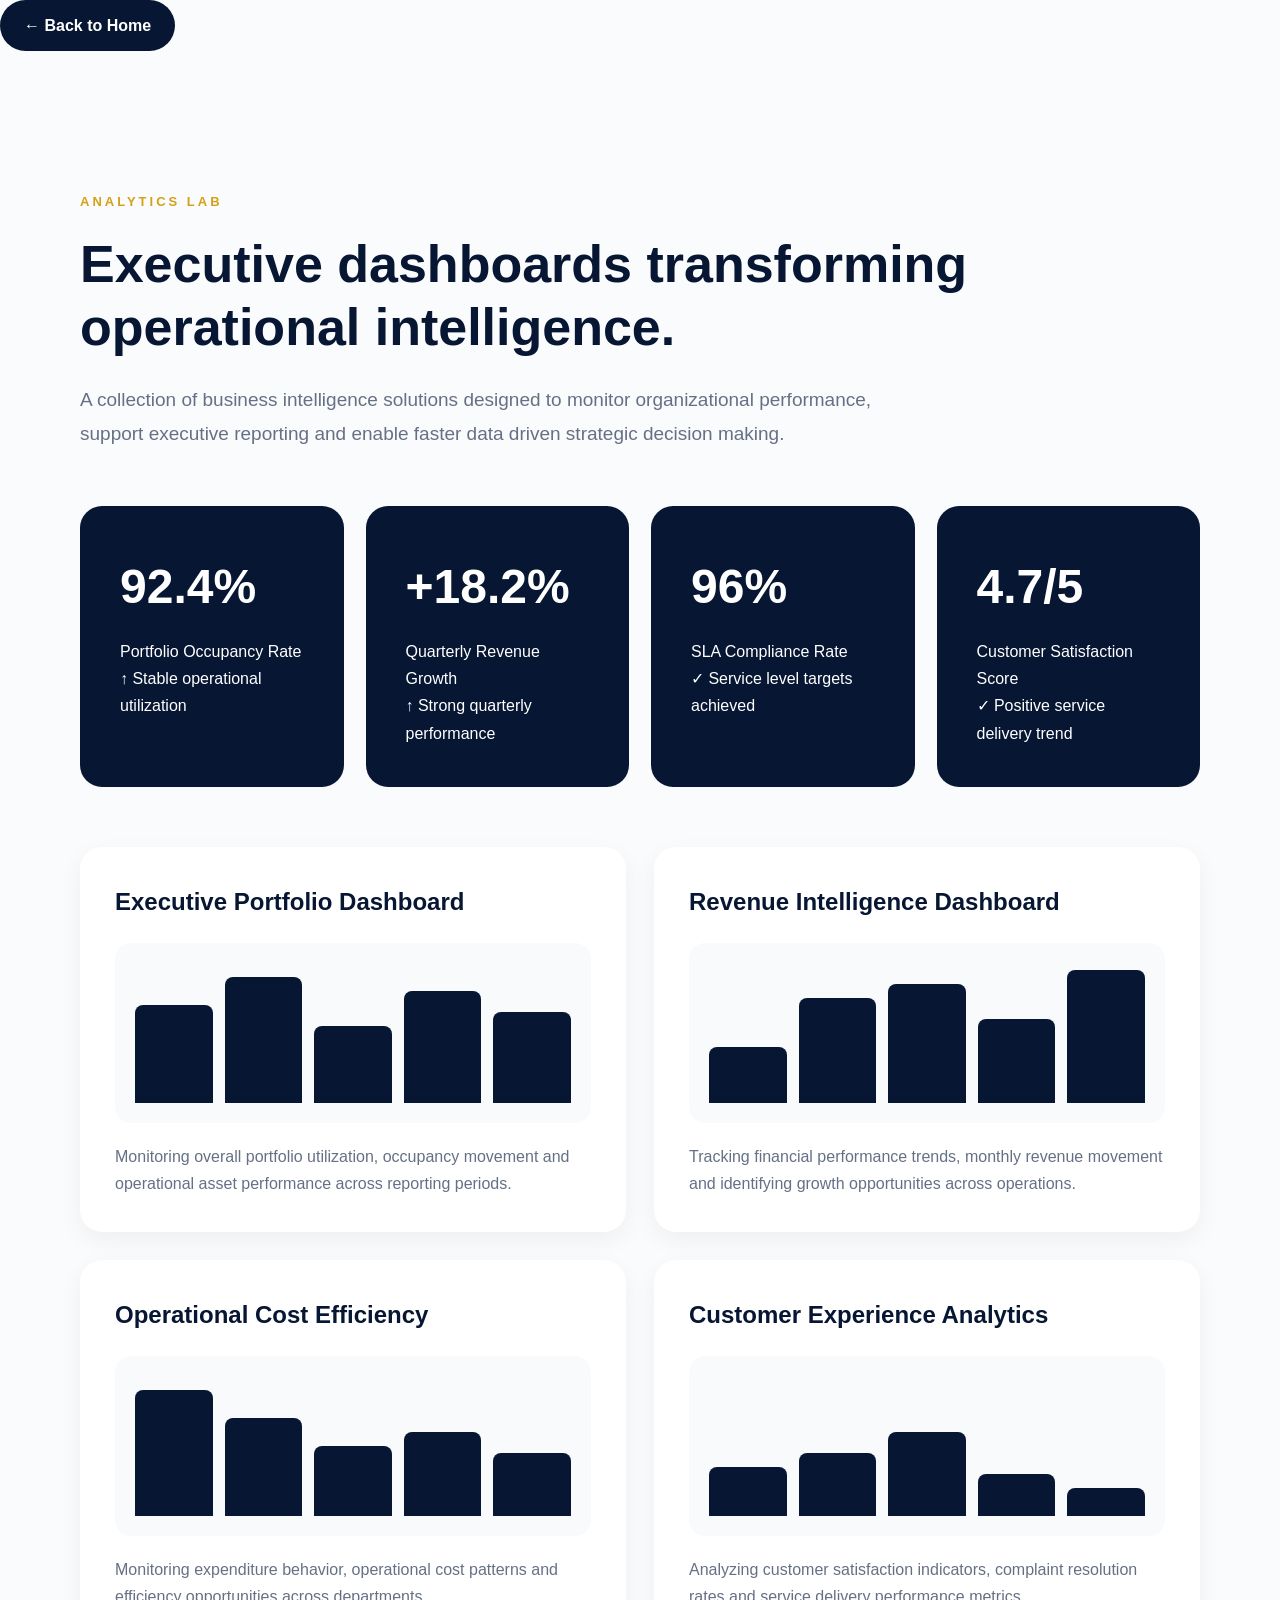
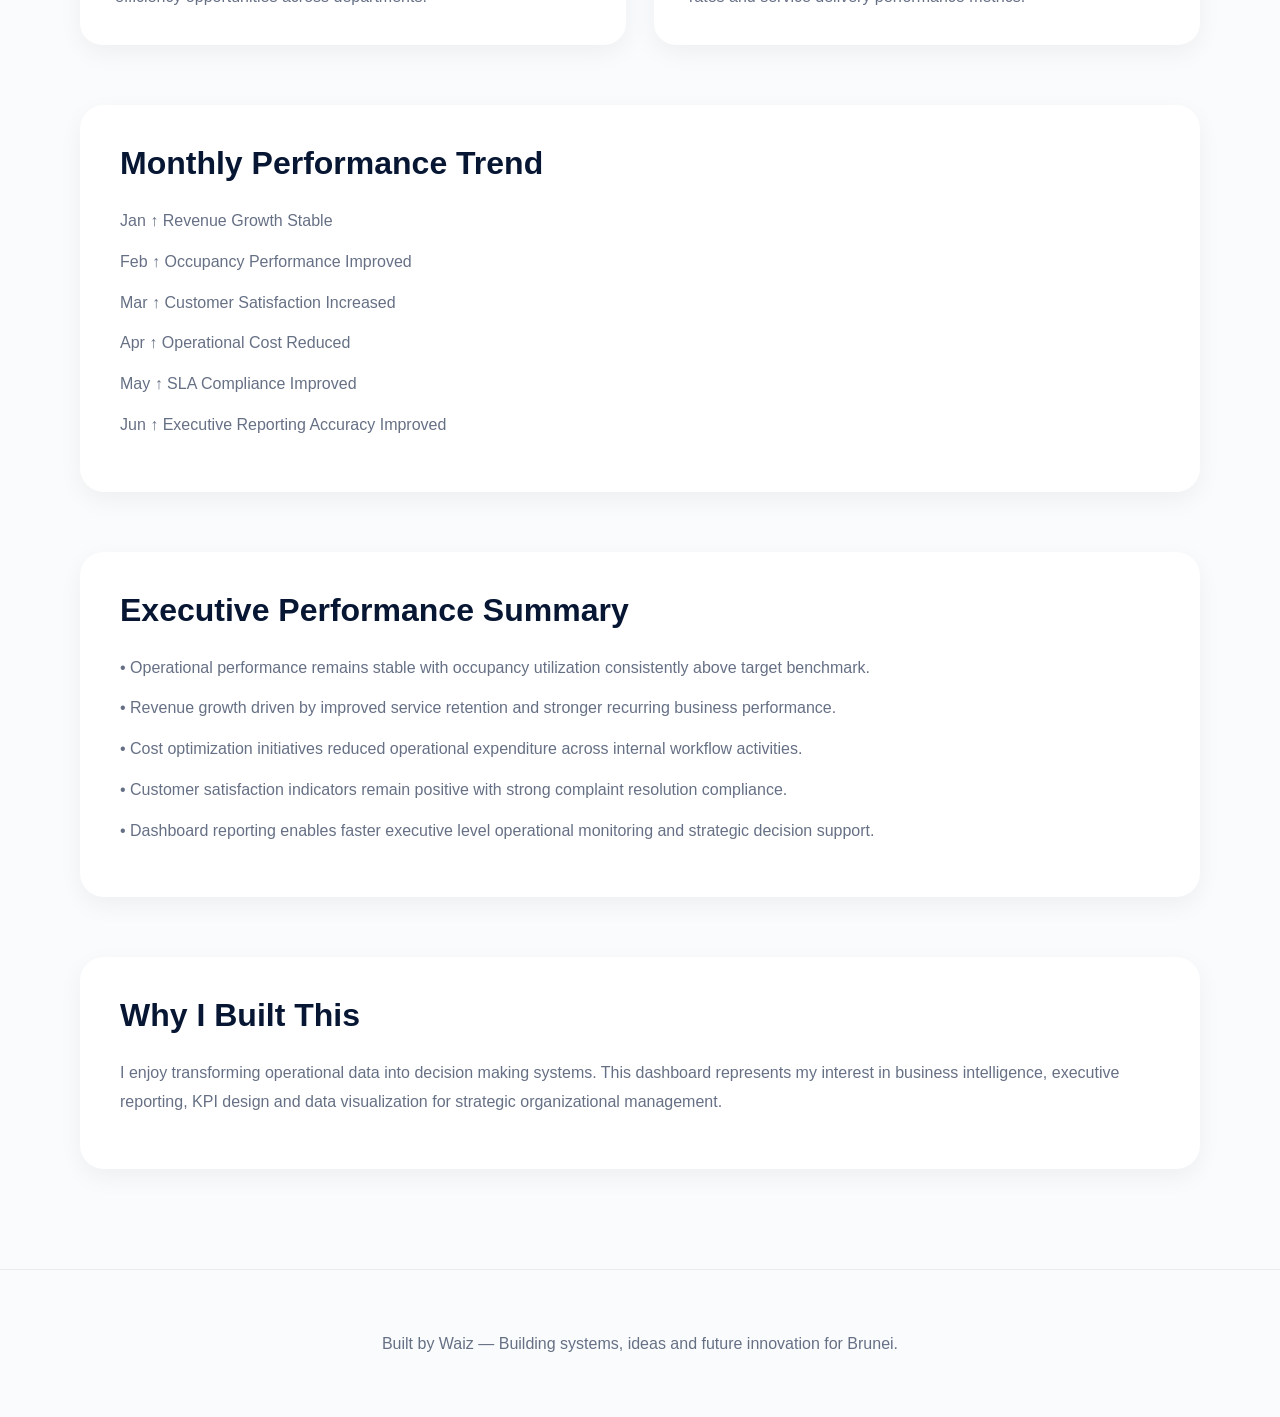
==== commit 9d795c72: "Update index.html" ====
--- a/analytics/index.html
+++ b/analytics/index.html
@@ -184,33 +184,29 @@
 
 <h2>Monthly Performance Trend</h2>
 
-<div class="line-chart">
-
-<div class="point p1"></div>
-<div class="point p2"></div>
-<div class="point p3"></div>
-<div class="point p4"></div>
-<div class="point p5"></div>
-<div class="point p6"></div>
-
-<div class="trend-line tl1"></div>
-<div class="trend-line tl2"></div>
-<div class="trend-line tl3"></div>
-<div class="trend-line tl4"></div>
-<div class="trend-line tl5"></div>
-
-</div>
-
-<div class="month-labels">
-
-<span>Jan</span>
-<span>Feb</span>
-<span>Mar</span>
-<span>Apr</span>
-<span>May</span>
-<span>Jun</span>
-
-</div>
+<p style="margin-top:20px;">
+Jan ↑ Revenue Growth Stable
+</p>
+
+<p>
+Feb ↑ Occupancy Performance Improved
+</p>
+
+<p>
+Mar ↑ Customer Satisfaction Increased
+</p>
+
+<p>
+Apr ↑ Operational Cost Reduced
+</p>
+
+<p>
+May ↑ SLA Compliance Improved
+</p>
+
+<p>
+Jun ↑ Executive Reporting Accuracy Improved
+</p>
 
 </div>
 
--- a/styles.css
+++ b/styles.css
@@ -452,9 +452,9 @@
 /* ===================================== */
 
 .analytics-page{
-max-width:1250px;
-margin:80px auto;
-padding:0 40px;
+max-width:1400px;
+margin:100px auto;
+padding:0 80px;
 }
 
 .analytics-page h1{
@@ -490,7 +490,8 @@
 
 .kpi-card{
 background:#071633;
-padding:32px;
+padding:40px;
+min-height:180px;
 border-radius:22px;
 color:white;
 transition:all .35s ease;
@@ -503,7 +504,7 @@
 }
 
 .kpi-card h3{
-font-size:42px;
+font-size:48px;
 margin-bottom:10px;
 font-weight:700;
 }
